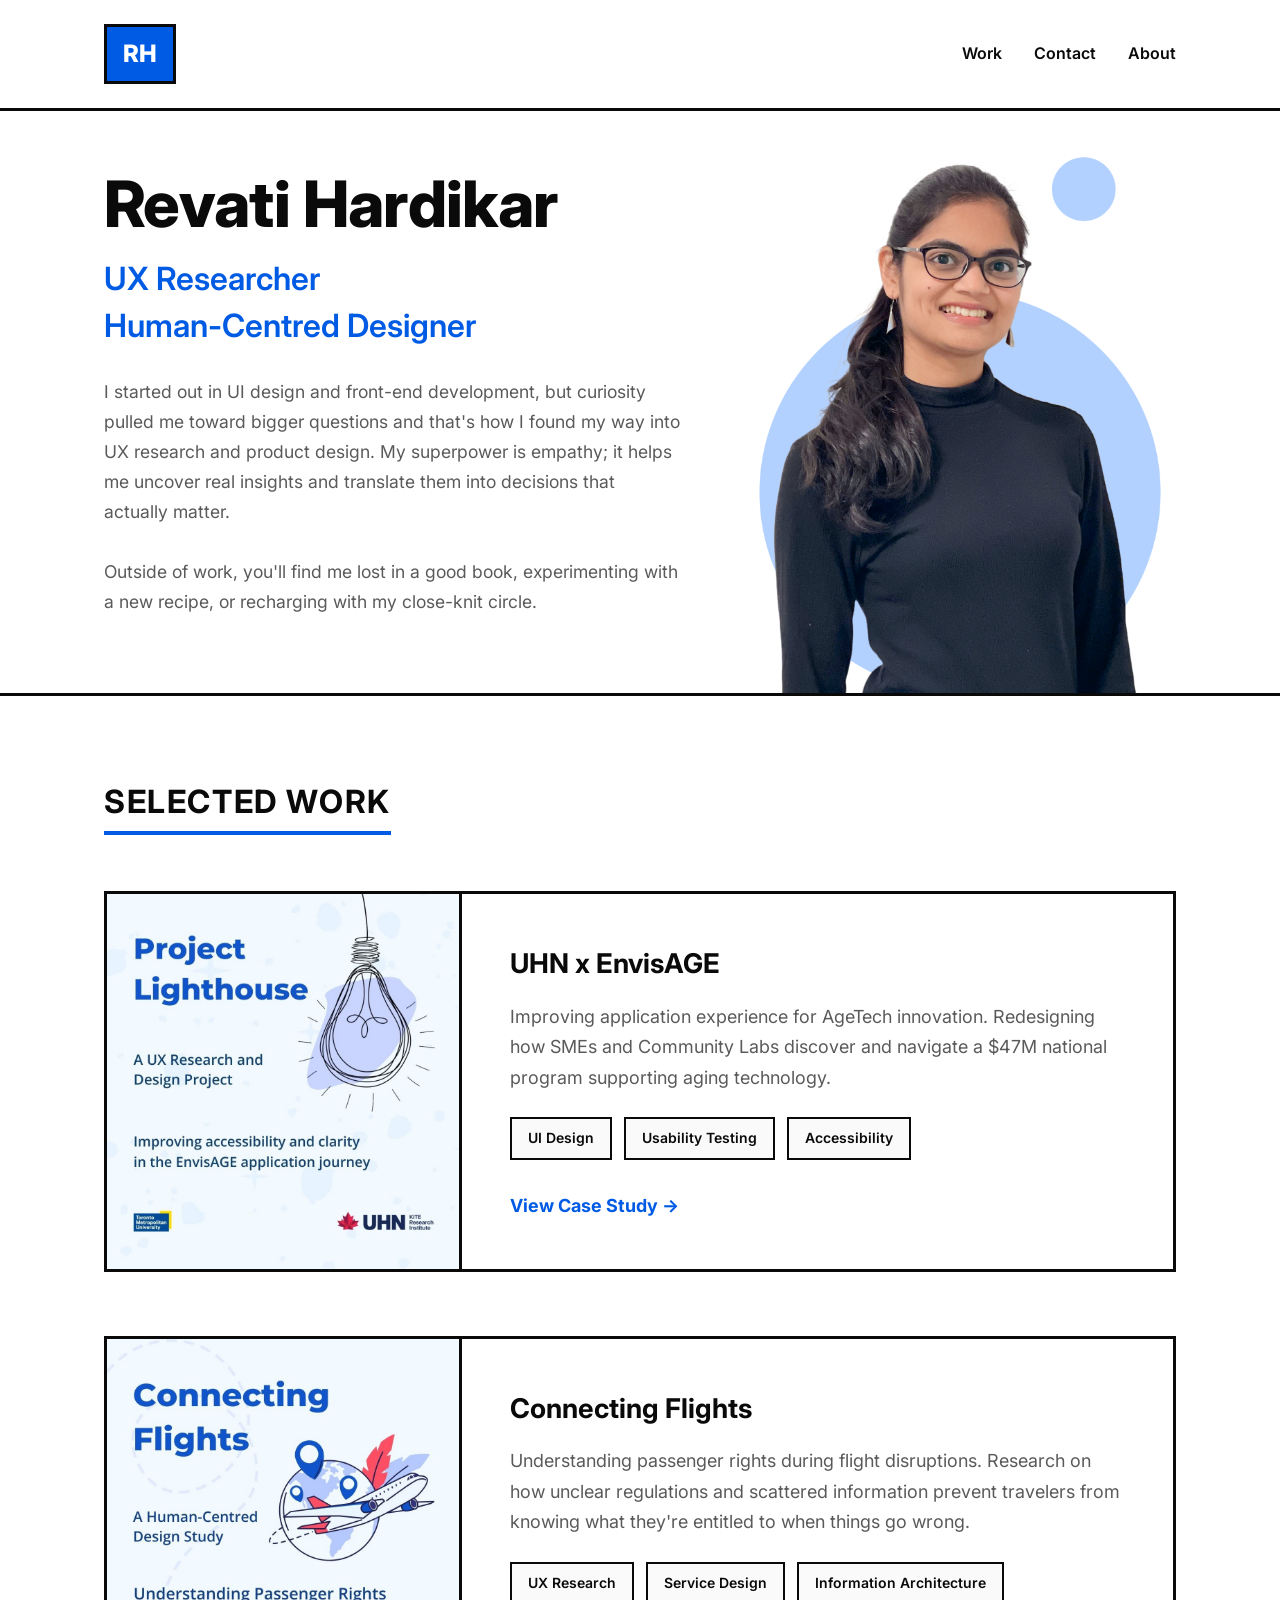
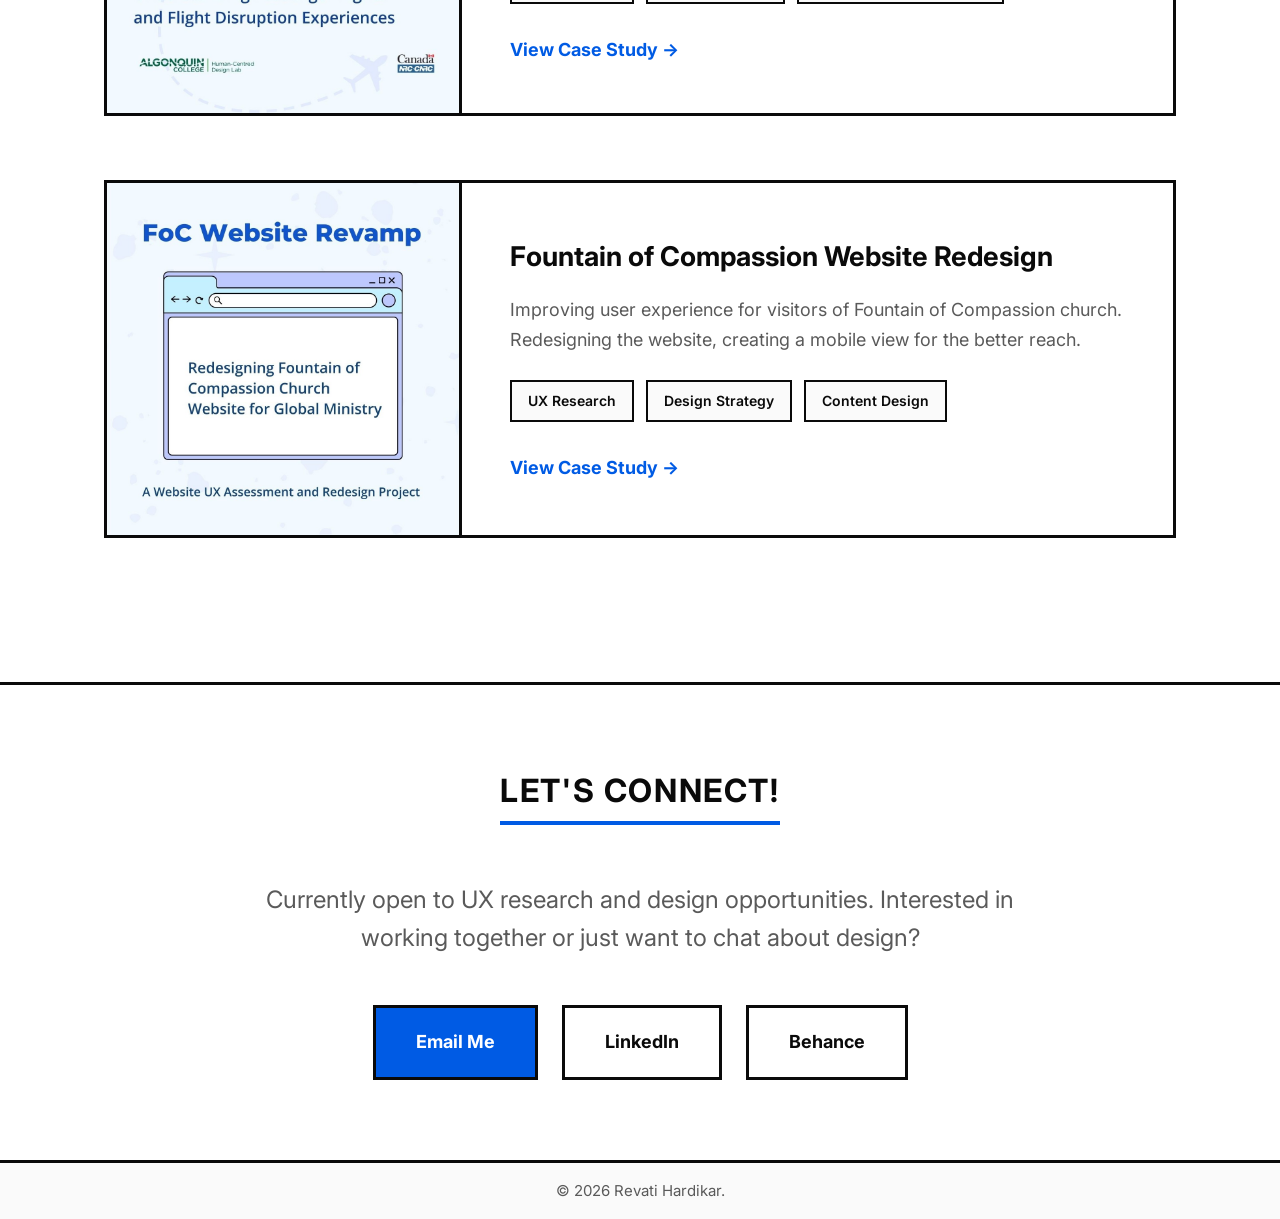
==== index.html @ 3a49372f "Portfolio restructured" ====
<!DOCTYPE html>
<html lang="en">

<head>
  <meta charset="UTF-8">
  <meta name="viewport" content="width=device-width, initial-scale=1.0">
  <title>Revati Hardikar - UX Researcher & Human-Centred Designer</title>
  <link href="https://fonts.googleapis.com/css2?family=Inter:wght@300;400;500;600;700;800&display=swap" rel="stylesheet">
  <link rel="stylesheet" href="style.css">
  <style>

  </style>
</head>

<body>

  <!-- Navigation -->
  <nav class="nav-bar">
    <div class="nav-container">
      <a href="index.html" class="logo">RH</a>
      <div class="nav-links">
        <a href="#work" class="nav-link">Work</a>
        <a href="#contact" class="nav-link">Contact</a>
        <a href="about.html" class="nav-link">About</a>
      </div>
    </div>
  </nav>

  <!-- Hero Section -->
  <section class="hero">
    <div class="container">
      <div class="hero-content">
        <div class="hero-text">
          <h1 class="hero-title">
            <span class="name">Revati Hardikar</span>
            <span class="title-line">UX Researcher</span>
            <span class="title-line">Human-Centred Designer</span>
          </h1>
          <p class="hero-description">I started out in UI design and front-end development, but curiosity pulled me toward bigger questions and that's how I found my way into UX research and product design. My superpower is empathy; it helps me uncover real insights and translate them into decisions that actually matter. <br><br> Outside of work, you'll find me lost in a good book, experimenting with a new recipe, or recharging with my close-knit circle.</p>
        </div>
        <div class="hero-image">
          <div class="image-frame">
            <img src="images/bgimg-clr.png" alt="Revati Hardikar illustration">
          </div>
        </div>
      </div>
    </div>
  </section>


  <!-- Projects Section -->
  <section id="work" class="projects">
    <div class="container">
      <h2 class="section-label">Selected Work</h2>
        
      <article class="project-item">
        <a href="lighthouse.html" class="project-link">
          <div class="project-visual">
            <img src="images/UHNxEnvisAGE.jpg" alt="UHN x EnvisAGE Project">
          </div>
          <div class="project-details">
            <h3 class="project-title">UHN x EnvisAGE</h3>
            <p class="project-description">Improving application experience for AgeTech innovation. Redesigning how SMEs and Community Labs discover and navigate a $47M national program supporting aging technology.</p>
            <div class="project-tags">
              <span class="tag">UI Design</span>
              <span class="tag">Usability Testing</span>
              <span class="tag">Accessibility</span>
            </div>
            <span class="project-cta">View Case Study →</span>
          </div>
        </a>
      </article>


      <article class="project-item">
        <a href="connectingflights.html" class="project-link">
          <div class="project-visual">
            <img src="images/ConnectingFlights.jpg" alt="Connecting Flights case study">
          </div>
          <div class="project-details">
            <h3 class="project-title">Connecting Flights</h3>
            <p class="project-description">Understanding passenger rights during flight disruptions. Research on how unclear regulations and scattered information prevent travelers from knowing what they're entitled to when things go wrong.</p>
            <div class="project-tags">
              <span class="tag">UX Research</span>
              <span class="tag">Service Design</span>
              <span class="tag">Information Architecture</span>
            </div>
            <span class="project-cta">View Case Study →</span>
          </div>
        </a>
      </article>

      <article class="project-item">
        <a href="focrevamp.html" class="project-link">
          <div class="project-visual">
            <img src="images/FoC.jpg" alt="UHN x EnvisAGE case study">
          </div>
          <div class="project-details">
            <h3 class="project-title">Fountain of Compassion Website Redesign</h3>
            <p class="project-description">Improving user experience for visitors of Fountain of Compassion church. Redesigning the website, creating a mobile view for the better reach.</p>
            <div class="project-tags">
              <span class="tag">UX Research</span>
              <span class="tag">Design Strategy</span>
              <span class="tag">Content Design</span>
            </div>
            <span class="project-cta">View Case Study →</span>
          </div>
        </a>
      </article>
    </div>
  </section>


  <!-- Contact Section -->
  <section id="contact" class="contact">
    <div class="container">
      <h2 class="section-label" >Let's Connect!</h2>
      <div class="contact-content">
        <p class="contact-text">Currently open to UX research and design opportunities. Interested in working together or just want to chat about design?</p>
        <div class="contact-links">
          <a href="mailto:revatimh12@gmail.com" class="contact-link primary">Email Me</a>
          <a href="https://www.linkedin.com/in/revati-hardikar" target="_blank" class="contact-link">LinkedIn</a>
          <a href="https://www.behance.net/revatihardikar" target="_blank" class="contact-link">Behance</a>
        </div>
      </div>
    </div>
  </section>

  <!-- Footer -->
  <footer class="footer">
    <div class="container">
      <p>© 2026 Revati Hardikar.</p>
    </div>
  </footer>

  <script>
    // Smooth scroll
    document.querySelectorAll('a[href^="#"]').forEach(anchor => {
      anchor.addEventListener('click', function (e) {
        e.preventDefault();
        const target = document.querySelector(this.getAttribute('href'));
        if (target) {
          target.scrollIntoView({ behavior: 'smooth', block: 'start' });
        }
      });
    });

    // Navbar scroll effect
    let lastScroll = 0;
    const navbar = document.querySelector('.nav-bar');
    
    window.addEventListener('scroll', () => {
      const currentScroll = window.pageYOffset;
      
      if (currentScroll > 100) {
        navbar.classList.add('scrolled');
      } else {
        navbar.classList.remove('scrolled');
      }
      
      lastScroll = currentScroll;
    });
  </script>
</body>

</html>
---- style.css ----
:root {
  --neo-blue: #005BE4;
  --blue-dark: #0052CC;
  --bg-white: #FFFFFF;
  --bg-light: #FAFAFA;
  --text-black: #0A0A0A;
  --text-gray: #5A5A5A;
  --text-light: #9A9A9A;
  --border: #E0E0E0;
}

* {
  margin: 0;
  padding: 0;
  box-sizing: border-box;
}

html {
  scroll-behavior: smooth;
}

body {
  font-family: 'Inter', -apple-system, BlinkMacSystemFont, sans-serif;
  background: var(--bg-white);
  color: var(--text-black);
  line-height: 1.6;
  -webkit-font-smoothing: antialiased;
}

.container {
  max-width: 1200px;
  margin: 0 auto;
  padding: 0 4rem;
}

/* Navigation */
.nav-bar {
  position: fixed;
  top: 0;
  left: 0;
  right: 0;
  z-index: 1000;
  background: var(--bg-white);
  border-bottom: 3px solid var(--text-black);
  transition: all 0.3s ease;
}

.nav-bar.scrolled {
  box-shadow: 0 4px 20px rgba(0, 0, 0, 0.1);
}

.nav-container {
  max-width: 1200px;
  margin: 0 auto;
  padding: 1.5rem 4rem;
  display: flex;
  justify-content: space-between;
  align-items: center;
}

.logo {
  font-size: 1.5rem;
  font-weight: 800;
  color: var(--text-black);
  text-decoration: none;
  padding: 0.5rem 1rem;
  border: 3px solid var(--text-black);
  background: var(--neo-blue);
  color: var(--bg-white);
  transition: transform 0.2s ease;
}

.logo:hover {
  transform: translate(-2px, -2px);
  box-shadow: 4px 4px 0 var(--text-black);
}

.nav-links {
  display: flex;
  gap: 2rem;
}

.nav-link {
  color: var(--text-black);
  text-decoration: none;
  font-weight: 600;
  font-size: 1rem;
  transition: color 0.2s ease;
}

.nav-link:hover {
  color: var(--neo-blue);
}

/* Hero Section */
.hero {
  /* min-height: 100vh; */
  display: flex;
  align-items: center;
  padding: 6rem 0 0rem;
}

.hero-content {
  display: grid;
  grid-template-columns: 2fr 1.5fr;
  gap: 4rem;
  align-items: center;
}

.hero-title {
  display: flex;
  flex-direction: column;
  gap: 0.5rem;
  margin-bottom: 2rem;
}

.name {
  font-size: 4rem;
  font-weight: 800;
  color: var(--text-black);
  line-height: 1;
  letter-spacing: -0.01em;
  padding-bottom: 1rem;
}

.title-line {
  font-size: 2rem;
  font-weight: 600;
  color: var(--neo-blue);
  line-height: 1.2;
}

.hero-description {
  font-size: 1.1rem;
  color: var(--text-gray);
  line-height: 1.7;
  max-width: 600px;
}

.hero-image {
  display: flex;
  justify-content: center;
  align-items: center;
}

.image-frame {
  width: 100%;
  max-width: 410px;
  position: relative;
  transition: transform 0.3s ease;
}

.image-frame img {
  width: 100%;
  height: auto;
  display: block;
}

/* Section Label */
.section-label {
  font-size: 2rem;
  font-weight: 700;
  text-transform: uppercase;
  letter-spacing: 0.05em;
  color: var(--text-black);
  margin-bottom: 4rem;
  position: relative;
  display: inline-block;
}

.section-label::after {
  content: '';
  position: absolute;
  bottom: -8px;
  left: 0;
  width: 100%;
  height: 4px;
  background: var(--neo-blue);
}



/* Projects Section */
.projects {
  padding: 5rem 0;
   border-top: 3px solid var(--text-black);
}

.project-item {
  margin-bottom: 4rem;
  border: 3px solid var(--text-black);
  background: var(--bg-white);
  transition: all 0.3s ease;
}

.project-item:hover {
  transform: translate(-4px, -4px);
  box-shadow: 8px 8px 0 var(--text-black);
}

.project-link {
  display: grid;
  grid-template-columns: 0.7fr 1.4fr;
  gap: 0;
  text-decoration: none;
  color: inherit;
}

.project-visual {
  border-right: 3px solid var(--text-black);
  overflow: hidden;
}

.project-visual img {
  width: 100%;
  height: 100%;
  object-fit: cover;
  display: block;
  transition: transform 0.5s ease;
}

.project-item:hover .project-visual img {
  transform: scale(1.05);
}

.project-details {
  padding: 3rem;
  display: flex;
  flex-direction: column;
  justify-content: center;
}

.project-title {
  font-size: 1.7rem;
  font-weight: 700;
  color: var(--text-black);
  margin-bottom: 1rem;
}

.project-description {
  font-size: 1.125rem;
  color: var(--text-gray);
  line-height: 1.7;
  margin-bottom: 1.5rem;
}

.project-tags {
  display: flex;
  flex-wrap: wrap;
  gap: 0.75rem;
  margin-bottom: 2rem;
}

.tag {
  padding: 0.5rem 1rem;
  background: var(--bg-light);
  border: 2px solid var(--text-black);
  font-size: 0.875rem;
  font-weight: 600;
  color: var(--text-black);
}

.project-cta {
  font-size: 1.125rem;
  font-weight: 700;
  color: var(--neo-blue);
  display: inline-block;
}


/* Contact Section */
.contact {
  padding: 5rem 0;
  border-top: 3px solid var(--text-black);
}

#contact{
  text-align: center;
}
.contact-content {
  max-width: 800px;
  margin: 0 auto;
  text-align: center;
}

.contact-text {
  font-size: 1.5rem;
  color: var(--text-gray);
  margin-bottom: 3rem;
  line-height: 1.6;
}

.contact-links {
  display: flex;
  gap: 1.5rem;
  justify-content: center;
  flex-wrap: wrap;
}

.contact-link {
  padding: 1.25rem 2.5rem;
  font-size: 1.125rem;
  font-weight: 700;
  text-decoration: none;
  color: var(--text-black);
  border: 3px solid var(--text-black);
  background: var(--bg-white);
  transition: all 0.2s ease;
  display: inline-block;
}

.contact-link:hover {
  transform: translate(-4px, -4px);
  box-shadow: 4px 4px 0 var(--text-black);
}

.contact-link.primary {
  background: var(--neo-blue);
  color: var(--bg-white);
}

.contact-link.primary:hover {
  box-shadow: 4px 4px 0 var(--text-black);
}


/* Footer */
.footer {
  padding: 1rem 0;
  border-top: 3px solid var(--text-black);
  background: var(--bg-light);
  text-align: center;
}

.footer p {
  color: var(--text-gray);
  font-size: 0.9375rem;
}

/* Responsive */
@media (max-width: 1024px) {
  .hero-content,
  .project-link {
    grid-template-columns: 1fr;
  }

  .project-visual {
    border-right: none;
    border-bottom: 3px solid var(--text-black);
    height: 300px;
  }

  .approach-grid,
  .skills-grid {
    grid-template-columns: 1fr;
  }

  .approach-card,
  .skill-category {
    border-right: none;
    border-bottom: 3px solid var(--text-black);
  }

  .approach-card:last-child,
  .skill-category:last-child {
    border-bottom: none;
  }
}

@media (max-width: 768px) {
  .container {
    padding: 0 1.5rem;
  }

  .nav-container {
    padding: 1rem 1.5rem;
  }

  .nav-links {
    gap: 1rem;
  }

  .nav-link {
    font-size: 0.9rem;
  }

  .name {
    font-size: 2.5rem;
  }

  .title-line {
    font-size: 1.75rem;
  }

  .hero-description {
    font-size: 1.125rem;
  }

  .section-label {
    font-size: 2rem;
  }

  .project-title {
    font-size: 1.5rem;
  }

  .project-details {
    padding: 2rem;
  }

  .contact-text {
    font-size: 1.25rem;
  }

  .contact-links {
    flex-direction: column;
  }

  .contact-link {
    width: 100%;
    text-align: center;
  }
}

@media (max-width: 480px) {
  .name {
    font-size: 2rem;
  }

  .title-line {
    font-size: 1.5rem;
  }

  .section-label {
    font-size: 1.5rem;
  }

  .approach-card,
  .project-details,
  .skill-category {
    padding: 2rem 1.5rem;
  }
}
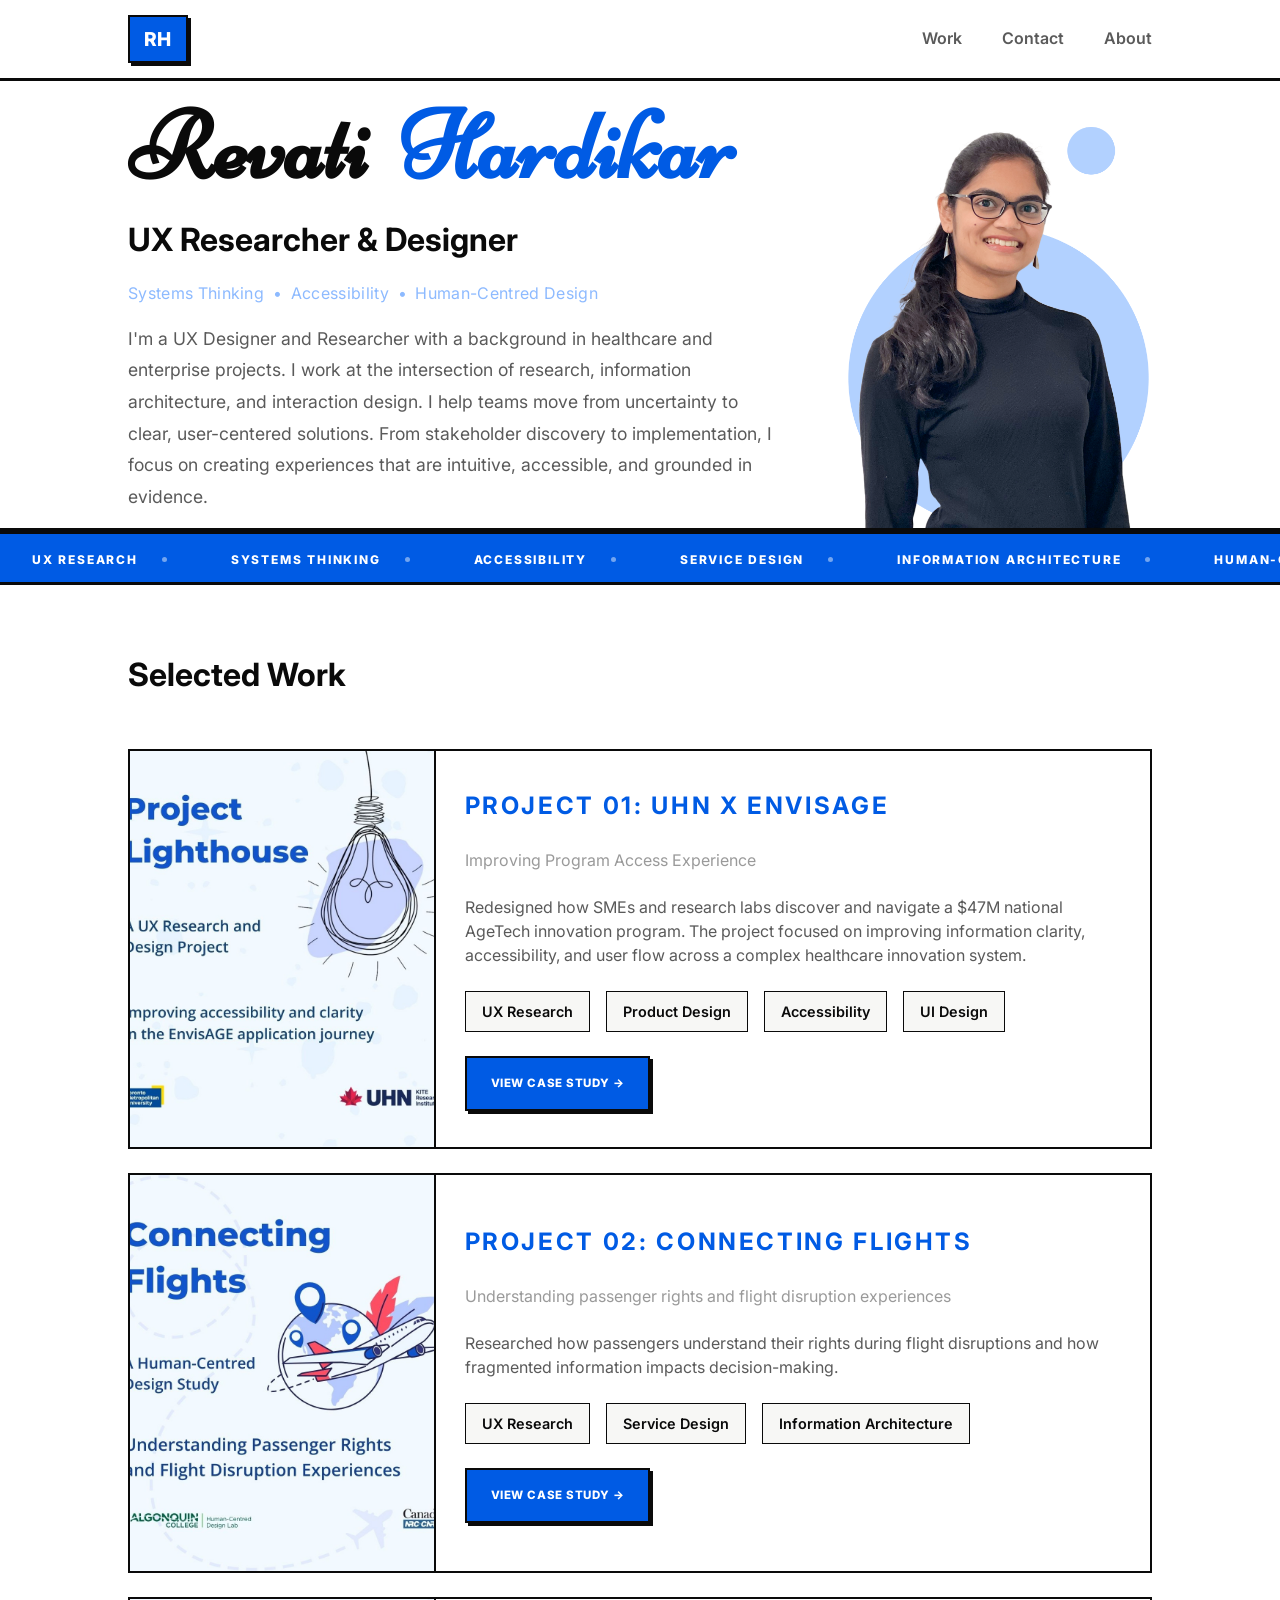
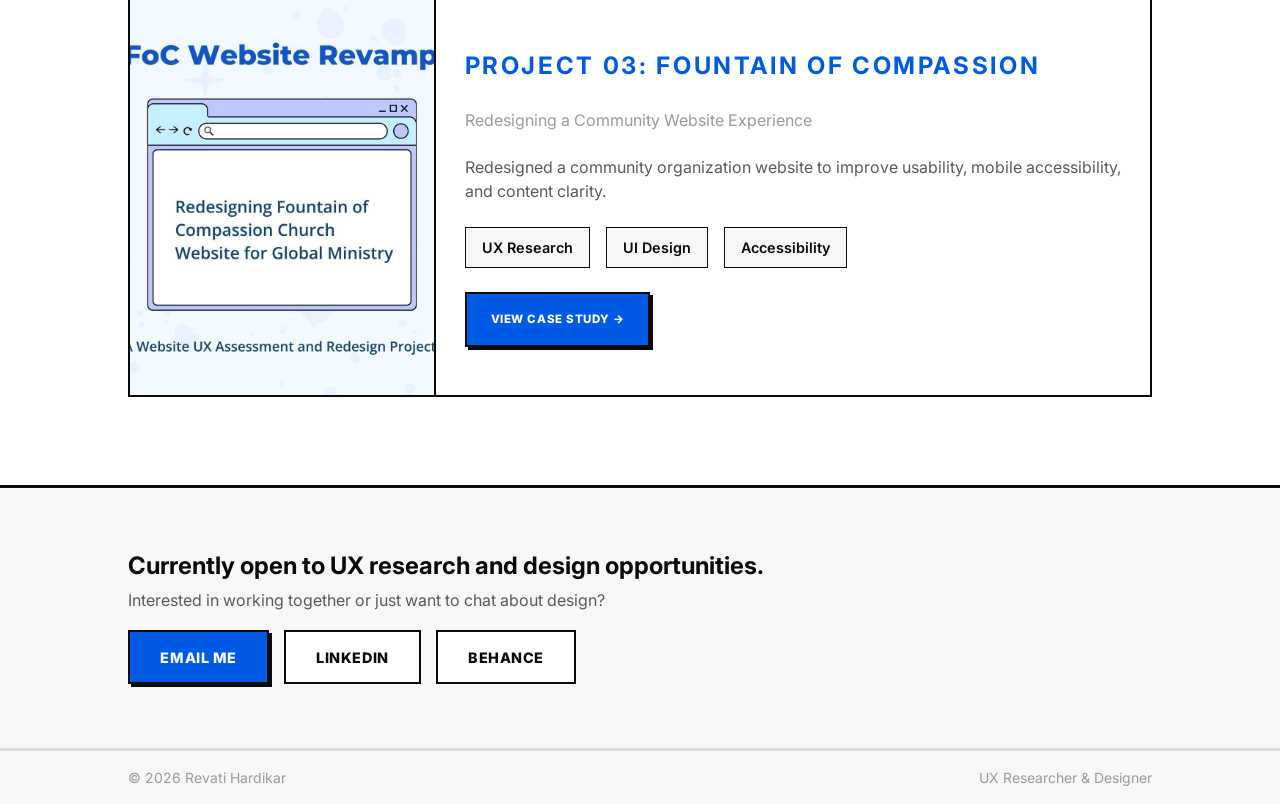
==== commit a48b7ff0: "Redesign of the page" ====
--- a/index.html
+++ b/index.html
@@ -4,163 +4,145 @@
 <head>
   <meta charset="UTF-8">
   <meta name="viewport" content="width=device-width, initial-scale=1.0">
-  <title>Revati Hardikar - UX Researcher & Human-Centred Designer</title>
-  <link href="https://fonts.googleapis.com/css2?family=Inter:wght@300;400;500;600;700;800&display=swap" rel="stylesheet">
+  <title>Revati Hardikar — Product Designer & UX Researcher</title>
   <link rel="stylesheet" href="style.css">
   <style>
-
+    @import url('https://fonts.googleapis.com/css2?family=Niconne&display=swap');
   </style>
 </head>
 
 <body>
+  <div class="nav-section">
 
-  <!-- Navigation -->
-  <nav class="nav-bar">
-    <div class="nav-container">
       <a href="index.html" class="logo">RH</a>
       <div class="nav-links">
-        <a href="#work" class="nav-link">Work</a>
-        <a href="#contact" class="nav-link">Contact</a>
-        <a href="about.html" class="nav-link">About</a>
+        <a href="#work">Work</a>
+        <a href="#contact">Contact</a>
+        <a href="about.html">About</a>
       </div>
+  </div>
+  <!-- HERO -->
+  <div class="hero-section">
+      <div class="hero-left">
+        <h1 class="hero-name">Revati &nbsp;<em>Hardikar</em></h1>
+        <p class="hero-role">UX Researcher &amp; Designer</p>
+        <p class="hero-specialisms">Systems Thinking &nbsp;&bull;&nbsp; Accessibility &nbsp;&bull;&nbsp; Human-Centred Design</p>
+        <p class="hero-desc">I'm a UX Designer and Researcher with a background in healthcare and enterprise projects. I work at the intersection of research, information architecture, and interaction design. I help teams move from uncertainty to clear, user-centered solutions. From stakeholder discovery to implementation, I focus on creating experiences that are intuitive, accessible, and grounded in evidence.</p>
+      </div>
+      <div class="hero-right">
+        <img src="images/bgimg-clr.png" alt="Revati Hardikar">
+      </div>
+  </div>
+
+  <!-- MARQUEE STRIP -->
+  <div class="marquee-strip">
+    <div class="marquee-track">
+      <span class="marquee-item">UX Research <span class="marquee-dot"></span></span>
+      <span class="marquee-item">Systems Thinking <span class="marquee-dot"></span></span>
+      <span class="marquee-item">Accessibility <span class="marquee-dot"></span></span>
+      <span class="marquee-item">Service Design <span class="marquee-dot"></span></span>
+      <span class="marquee-item">Information Architecture <span class="marquee-dot"></span></span>
+      <span class="marquee-item">Human-Centred Design <span class="marquee-dot"></span></span>
+      <span class="marquee-item">Front-End Development <span class="marquee-dot"></span></span>
+      <span class="marquee-item">Product Design <span class="marquee-dot"></span></span>
+      <span class="marquee-item">UX Research <span class="marquee-dot"></span></span>
+      <span class="marquee-item">Systems Thinking <span class="marquee-dot"></span></span>
+      <span class="marquee-item">Accessibility <span class="marquee-dot"></span></span>
+      <span class="marquee-item">Service Design <span class="marquee-dot"></span></span>
+      <span class="marquee-item">Information Architecture <span class="marquee-dot"></span></span>
+      <span class="marquee-item">Human-Centred Design <span class="marquee-dot"></span></span>
+      <span class="marquee-item">Front-End Development <span class="marquee-dot"></span></span>
+      <span class="marquee-item">Product Design <span class="marquee-dot"></span></span>
     </div>
-  </nav>
+  </div>
 
-  <!-- Hero Section -->
-  <section class="hero">
-    <div class="container">
-      <div class="hero-content">
-        <div class="hero-text">
-          <h1 class="hero-title">
-            <span class="name">Revati Hardikar</span>
-            <span class="title-line">UX Researcher</span>
-            <span class="title-line">Human-Centred Designer</span>
-          </h1>
-          <p class="hero-description">I started out in UI design and front-end development, but curiosity pulled me toward bigger questions and that's how I found my way into UX research and product design. My superpower is empathy; it helps me uncover real insights and translate them into decisions that actually matter. <br><br> Outside of work, you'll find me lost in a good book, experimenting with a new recipe, or recharging with my close-knit circle.</p>
+  <!-- WORK -->
+  <section id="work" class="work">
+    <h2 class="section-title">Selected Work</h2>
+
+    <a href="lighthouse.html" class="project-featured">
+      <div class="project-img">
+        <img src="images/UHNxEnvisAGE.jpg" alt="UHN x EnvisAGE Project">
+      </div>
+      <div class="project-info">
+        <p class="project-num">Project 01: UHN x EnvisAGE</p>
+        <p class="project-subtitle">Improving Program Access Experience</p>
+        <p class="project-desc">Redesigned how SMEs and research labs discover and navigate a $47M national AgeTech innovation program. The project focused on improving information clarity, accessibility, and user flow across a complex healthcare innovation system.</p>
+        <div class="project-tags">
+          <span class="tag">UX Research</span>
+          <span class="tag">Product Design</span>
+          <span class="tag">Accessibility</span>
+          <span class="tag">UI Design</span>
         </div>
-        <div class="hero-image">
-          <div class="image-frame">
-            <img src="images/bgimg-clr.png" alt="Revati Hardikar illustration">
+        <span class="project-cta">View Case Study →</span>
+      </div>
+    </a>
+
+      <a href="connectingflights.html" class="project-featured">
+        <div class="project-img">
+          <img src="images/ConnectingFlights.jpg" alt="Connecting Flights case study">
+        </div>
+        <div class="project-info">
+          <p class="project-num">Project 02: Connecting Flights</p>
+          <p class="project-subtitle">Understanding passenger rights and flight disruption experiences</p>
+          <p class="project-desc">Researched how passengers understand their rights during flight disruptions and how fragmented information impacts decision-making.</p>
+          <div class="project-tags">
+            <span class="tag">UX Research</span>
+            <span class="tag">Service Design</span>
+            <span class="tag">Information Architecture</span>
           </div>
+          <span class="project-cta">View Case Study →</span>
         </div>
+      </a>
+
+      <a href="focrevamp.html" class="project-featured">
+        <div class="project-img">
+          <img src="images/FoC.jpg" alt="Fountain of Compassion case study">
+        </div>
+        <div class="project-info">
+          <p class="project-num">Project 03: Fountain of Compassion</p>
+          <p class="project-subtitle">Redesigning a Community Website Experience</p>
+          <p class="project-desc">Redesigned a community organization website to improve usability, mobile accessibility, and content clarity.</p>
+          <div class="project-tags">
+            <span class="tag">UX Research</span>
+            <span class="tag">UI Design</span>
+            <span class="tag">Accessibility</span>
+          </div>
+          <span class="project-cta">View Case Study →</span>
+        </div>
+      </a>
+    </div>
+  </section>
+
+  <!-- CONTACT -->
+  <section id="contact" class="contact">
+    <div class="contact-inner">
+      <div>
+        <h2 class="contact-headline">Currently open to UX research and design opportunities.</h2>
+        <p class="contact-sub">Interested in working together or just want to chat about design?</p>
+      </div>
+      <div class="contact-links">
+        <a href="mailto:revatimh12@gmail.com" class="contact-btn primary">Email Me</a>
+        <a href="https://www.linkedin.com/in/revati-hardikar" target="_blank" class="contact-btn ghost">LinkedIn</a>
+        <a href="https://www.behance.net/revatihardikar" target="_blank" class="contact-btn ghost">Behance</a>
       </div>
     </div>
   </section>
 
-
-  <!-- Projects Section -->
-  <section id="work" class="projects">
-    <div class="container">
-      <h2 class="section-label">Selected Work</h2>
-        
-      <article class="project-item">
-        <a href="lighthouse.html" class="project-link">
-          <div class="project-visual">
-            <img src="images/UHNxEnvisAGE.jpg" alt="UHN x EnvisAGE Project">
-          </div>
-          <div class="project-details">
-            <h3 class="project-title">UHN x EnvisAGE</h3>
-            <p class="project-description">Improving application experience for AgeTech innovation. Redesigning how SMEs and Community Labs discover and navigate a $47M national program supporting aging technology.</p>
-            <div class="project-tags">
-              <span class="tag">UI Design</span>
-              <span class="tag">Usability Testing</span>
-              <span class="tag">Accessibility</span>
-            </div>
-            <span class="project-cta">View Case Study →</span>
-          </div>
-        </a>
-      </article>
-
-
-      <article class="project-item">
-        <a href="connectingflights.html" class="project-link">
-          <div class="project-visual">
-            <img src="images/ConnectingFlights.jpg" alt="Connecting Flights case study">
-          </div>
-          <div class="project-details">
-            <h3 class="project-title">Connecting Flights</h3>
-            <p class="project-description">Understanding passenger rights during flight disruptions. Research on how unclear regulations and scattered information prevent travelers from knowing what they're entitled to when things go wrong.</p>
-            <div class="project-tags">
-              <span class="tag">UX Research</span>
-              <span class="tag">Service Design</span>
-              <span class="tag">Information Architecture</span>
-            </div>
-            <span class="project-cta">View Case Study →</span>
-          </div>
-        </a>
-      </article>
-
-      <article class="project-item">
-        <a href="focrevamp.html" class="project-link">
-          <div class="project-visual">
-            <img src="images/FoC.jpg" alt="UHN x EnvisAGE case study">
-          </div>
-          <div class="project-details">
-            <h3 class="project-title">Fountain of Compassion Website Redesign</h3>
-            <p class="project-description">Improving user experience for visitors of Fountain of Compassion church. Redesigning the website, creating a mobile view for the better reach.</p>
-            <div class="project-tags">
-              <span class="tag">UX Research</span>
-              <span class="tag">Design Strategy</span>
-              <span class="tag">Content Design</span>
-            </div>
-            <span class="project-cta">View Case Study →</span>
-          </div>
-        </a>
-      </article>
-    </div>
-  </section>
-
-
-  <!-- Contact Section -->
-  <section id="contact" class="contact">
-    <div class="container">
-      <h2 class="section-label" >Let's Connect!</h2>
-      <div class="contact-content">
-        <p class="contact-text">Currently open to UX research and design opportunities. Interested in working together or just want to chat about design?</p>
-        <div class="contact-links">
-          <a href="mailto:revatimh12@gmail.com" class="contact-link primary">Email Me</a>
-          <a href="https://www.linkedin.com/in/revati-hardikar" target="_blank" class="contact-link">LinkedIn</a>
-          <a href="https://www.behance.net/revatihardikar" target="_blank" class="contact-link">Behance</a>
-        </div>
-      </div>
-    </div>
-  </section>
-
-  <!-- Footer -->
-  <footer class="footer">
-    <div class="container">
-      <p>© 2026 Revati Hardikar.</p>
-    </div>
+  <!-- FOOTER -->
+  <footer>
+    <p>© 2026 Revati Hardikar</p>
+    <p>UX Researcher &amp; Designer</p>
   </footer>
 
   <script>
-    // Smooth scroll
-    document.querySelectorAll('a[href^="#"]').forEach(anchor => {
-      anchor.addEventListener('click', function (e) {
+    document.querySelectorAll('a[href^="#"]').forEach(a => {
+      a.addEventListener('click', e => {
         e.preventDefault();
-        const target = document.querySelector(this.getAttribute('href'));
-        if (target) {
-          target.scrollIntoView({ behavior: 'smooth', block: 'start' });
-        }
+        const el = document.querySelector(a.getAttribute('href'));
+        if (el) el.scrollIntoView({ behavior: 'smooth', block: 'start' });
       });
-    });
-
-    // Navbar scroll effect
-    let lastScroll = 0;
-    const navbar = document.querySelector('.nav-bar');
-    
-    window.addEventListener('scroll', () => {
-      const currentScroll = window.pageYOffset;
-      
-      if (currentScroll > 100) {
-        navbar.classList.add('scrolled');
-      } else {
-        navbar.classList.remove('scrolled');
-      }
-      
-      lastScroll = currentScroll;
     });
   </script>
 </body>
-
 </html>
--- a/style.css
+++ b/style.css
@@ -1,15 +1,8 @@
-:root {
-  --neo-blue: #005BE4;
-  --blue-dark: #0052CC;
-  --bg-white: #FFFFFF;
-  --bg-light: #FAFAFA;
-  --text-black: #0A0A0A;
-  --text-gray: #5A5A5A;
-  --text-light: #9A9A9A;
-  --border: #E0E0E0;
-}
-
-* {
+@import url('https://fonts.googleapis.com/css2?family=Inter:wght@400;600;700;800&display=swap');
+
+*,
+*::before,
+*::after {
   margin: 0;
   padding: 0;
   box-sizing: border-box;
@@ -20,424 +13,557 @@
 }
 
 body {
-  font-family: 'Inter', -apple-system, BlinkMacSystemFont, sans-serif;
-  background: var(--bg-white);
-  color: var(--text-black);
+  font-family: 'Inter', sans-serif;
+  background: #FFFFFF;
+  color: #0A0A0A;
   line-height: 1.6;
   -webkit-font-smoothing: antialiased;
 }
 
-.container {
-  max-width: 1200px;
-  margin: 0 auto;
-  padding: 0 4rem;
-}
-
-/* Navigation */
-.nav-bar {
-  position: fixed;
+/* NAV */
+.nav-section {
+  position: sticky;
   top: 0;
   left: 0;
   right: 0;
-  z-index: 1000;
-  background: var(--bg-white);
-  border-bottom: 3px solid var(--text-black);
-  transition: all 0.3s ease;
-}
-
-.nav-bar.scrolled {
-  box-shadow: 0 4px 20px rgba(0, 0, 0, 0.1);
-}
-
-.nav-container {
-  max-width: 1200px;
-  margin: 0 auto;
-  padding: 1.5rem 4rem;
-  display: flex;
+  z-index: 100;
+  display: flex;
+  align-items: center;
   justify-content: space-between;
-  align-items: center;
+  padding: 1.2% 10%;
+  background: #FFFFFF;
+  border-bottom: 3px solid #0A0A0A;
 }
 
 .logo {
-  font-size: 1.5rem;
+  font-size: 1.2rem;
   font-weight: 800;
-  color: var(--text-black);
   text-decoration: none;
-  padding: 0.5rem 1rem;
-  border: 3px solid var(--text-black);
-  background: var(--neo-blue);
-  color: var(--bg-white);
-  transition: transform 0.2s ease;
+  color: #FFFFFF;
+  background: #005BE4;
+  padding: 0.4rem 0.9rem;
+  border: 2.5px solid #0A0A0A;
+  box-shadow: 3px 3px 0 #0A0A0A;
+  transition: 0.15s;
 }
 
 .logo:hover {
   transform: translate(-2px, -2px);
-  box-shadow: 4px 4px 0 var(--text-black);
+  box-shadow: 5px 5px 0 #0A0A0A;
 }
 
 .nav-links {
   display: flex;
-  gap: 2rem;
-}
-
-.nav-link {
-  color: var(--text-black);
+  gap: 2.5rem;
+}
+
+.nav-links a {
   text-decoration: none;
+  font-size: 1rem;
   font-weight: 600;
+  color: #5A5A5A;
+  transition: color 0.2s;
+}
+
+.nav-links a:hover {
+  color: #005BE4;
+}
+
+/* HERO */
+.hero-section {
+  padding: 0% 10% 0% 10%;
+  display: grid;
+  grid-template-columns: 70% 30%;
+  border-bottom: 3px solid #0A0A0A;
+  position: relative;
+  min-height: 50vh;
+}
+
+.hero::before {
+  content: 'RH';
+  position: absolute;
+  right: 24%;
+  top: 50%;
+  transform: translateY(-50%);
+  font-family: 'Niconne', cursive;
+  font-size: 18vw;
+  color: #F0F5FF;
+  line-height: 1;
+  pointer-events: none;
+  z-index: 0;
+  letter-spacing: -0.05em;
+}
+
+.hero-left {
+  display: flex;
+  padding: 0% 10% 0% 0%;
+  flex-direction: column;
+  justify-content: center;
+  gap: 1rem;
+  position: relative;
+  z-index: 1;
+}
+
+.hero-name {
+  font-family: 'Niconne', cursive;
+  font-size: 6rem;
+  line-height: 1.05;
+
+}
+
+.hero-name em {
+  font-style: normal;
+  color: #005BE4;
+}
+
+.hero-role {
+  font-size: 2rem;
+  font-weight: 700;
+}
+
+.hero-specialisms {
   font-size: 1rem;
-  transition: color 0.2s ease;
-}
-
-.nav-link:hover {
-  color: var(--neo-blue);
-}
-
-/* Hero Section */
-.hero {
-  /* min-height: 100vh; */
-  display: flex;
-  align-items: center;
-  padding: 6rem 0 0rem;
-}
-
-.hero-content {
-  display: grid;
-  grid-template-columns: 2fr 1.5fr;
-  gap: 4rem;
-  align-items: center;
-}
-
-.hero-title {
-  display: flex;
-  flex-direction: column;
-  gap: 0.5rem;
-  margin-bottom: 2rem;
-}
-
-.name {
-  font-size: 4rem;
-  font-weight: 800;
-  color: var(--text-black);
-  line-height: 1;
-  letter-spacing: -0.01em;
-  padding-bottom: 1rem;
-}
-
-.title-line {
-  font-size: 2rem;
-  font-weight: 600;
-  color: var(--neo-blue);
-  line-height: 1.2;
-}
-
-.hero-description {
+  color: #8dbaff;
+  letter-spacing: 0.02em;
+}
+
+.hero-desc {
   font-size: 1.1rem;
-  color: var(--text-gray);
-  line-height: 1.7;
-  max-width: 600px;
-}
-
-.hero-image {
-  display: flex;
+  color: #5A5A5A;
+  line-height: 1.8;
+}
+
+.hero-right {
+  position: relative;
+  z-index: 1;
+  width: 100%;
+  display: flex;
+  align-items: flex-end;
   justify-content: center;
-  align-items: center;
-}
-
-.image-frame {
-  width: 100%;
-  max-width: 410px;
-  position: relative;
-  transition: transform 0.3s ease;
-}
-
-.image-frame img {
+}
+
+.hero-right img {
   width: 100%;
   height: auto;
+  object-fit: contain;
+  object-position: bottom center;
   display: block;
 }
 
-/* Section Label */
-.section-label {
+/* MARQUEE */
+.marquee-strip {
+  border-top: 3px solid #0A0A0A;
+  border-bottom: 3px solid #0A0A0A;
+  background: #005BE4;
+  overflow: hidden;
+  white-space: nowrap;
+  padding: 0.7rem 0;
+}
+
+.marquee-track {
+  display: inline-flex;
+  animation: marquee 22s linear infinite;
+}
+
+.marquee-track:hover {
+  animation-play-state: paused;
+}
+
+.marquee-item {
+  display: inline-flex;
+  align-items: center;
+  gap: 1.5rem;
+  padding: 0 2rem;
+  font-size: 0.75rem;
+  font-weight: 800;
+  letter-spacing: 0.15em;
+  text-transform: uppercase;
+  color: #FFFFFF;
+}
+
+.marquee-dot {
+  width: 5px;
+  height: 5px;
+  background: rgba(255, 255, 255, 0.45);
+  border-radius: 50%;
+  flex-shrink: 0;
+}
+
+@keyframes marquee {
+  0% {
+    transform: translateX(0);
+  }
+
+  100% {
+    transform: translateX(-50%);
+  }
+}
+
+/* DIVIDER */
+.neo-divider {
+  display: flex;
+  align-items: center;
+  gap: 1.5rem;
+  padding: 1% 10%;
+  border-bottom: 3px solid #0A0A0A;
+  background: #F7F7F5;
+}
+
+.neo-divider-label {
+  font-size: 0.72rem;
+  font-weight: 800;
+  letter-spacing: 0.2em;
+  text-transform: uppercase;
+  white-space: nowrap;
+}
+
+.neo-divider-line {
+  flex: 1;
+  height: 2px;
+  background: #005BE4;
+}
+
+.neo-divider-accent {
+  width: 10px;
+  height: 10px;
+  background: #005BE4;
+  border: 2px solid #0A0A0A;
+  flex-shrink: 0;
+}
+
+/* WORK */
+.work {
+  padding: 5% 10%;
+}
+
+.section-eyebrow {
+  font-size: 0.78rem;
+  font-weight: 700;
+  letter-spacing: 0.18em;
+  text-transform: uppercase;
+  color: #005BE4;
+  margin-bottom: 0.5rem;
+  display: flex;
+  align-items: center;
+  gap: 0.6rem;
+}
+
+.section-eyebrow::before {
+  content: '';
+  width: 1.5rem;
+  height: 2px;
+  background: #005BE4;
+}
+
+.section-title {
   font-size: 2rem;
-  font-weight: 700;
-  text-transform: uppercase;
-  letter-spacing: 0.05em;
-  color: var(--text-black);
-  margin-bottom: 4rem;
-  position: relative;
-  display: inline-block;
-}
-
-.section-label::after {
-  content: '';
-  position: absolute;
-  bottom: -8px;
-  left: 0;
-  width: 100%;
-  height: 4px;
-  background: var(--neo-blue);
-}
-
-
-
-/* Projects Section */
-.projects {
-  padding: 5rem 0;
-   border-top: 3px solid var(--text-black);
-}
-
-.project-item {
-  margin-bottom: 4rem;
-  border: 3px solid var(--text-black);
-  background: var(--bg-white);
-  transition: all 0.3s ease;
-}
-
-.project-item:hover {
-  transform: translate(-4px, -4px);
-  box-shadow: 8px 8px 0 var(--text-black);
-}
-
-.project-link {
-  display: grid;
-  grid-template-columns: 0.7fr 1.4fr;
-  gap: 0;
+  margin-bottom: 3rem;
+}
+
+/* PROJECT CARDS — fixed at 300px tall, max */
+.project-featured,
+.project-card {
+  border: 2.5px solid #0A0A0A;
   text-decoration: none;
   color: inherit;
-}
-
-.project-visual {
-  border-right: 3px solid var(--text-black);
+  background: #FFFFFF;
+  transition: transform 0.18s ease, box-shadow 0.18s ease;
+  height: 400px;
+}
+
+.project-featured {
+  display: grid;
+  grid-template-columns: 30% 70%;
+  margin-bottom: 1.5rem;
+}
+
+.project-card {
+  display: flex;
+  flex-direction: column;
+}
+
+.project-featured:hover,
+.project-card:hover {
+  transform: translate(-5px, -5px);
+  box-shadow: 7px 7px 0 #0A0A0A;
+}
+
+.project-featured .project-img {
   overflow: hidden;
-}
-
-.project-visual img {
+  height: 100%;
+  border-right: 2.5px solid #0A0A0A;
+}
+
+.project-card .project-img {
+  overflow: hidden;
+  height: 35%;
+  flex-shrink: 0;
+  border-bottom: 2.5px solid #0A0A0A;
+}
+
+.project-img img {
   width: 100%;
   height: 100%;
   object-fit: cover;
   display: block;
-  transition: transform 0.5s ease;
-}
-
-.project-item:hover .project-visual img {
-  transform: scale(1.05);
-}
-
-.project-details {
-  padding: 3rem;
+  transition: transform 0.55s ease;
+}
+
+.project-featured:hover .project-img img,
+.project-card:hover .project-img img {
+  transform: scale(1.04);
+}
+
+.project-card .project-info {
+  flex: 1;
+  min-height: 0;
+}
+
+.project-info {
+  padding: 4%;
   display: flex;
   flex-direction: column;
   justify-content: center;
+  gap: 1.5rem;
+  overflow: hidden;
+}
+
+.project-num {
+  font-size: 1.5rem;
+  font-weight: 700;
+  letter-spacing: 0.11em;
+  text-transform: uppercase;
+  color: #005BE4;
 }
 
 .project-title {
-  font-size: 1.7rem;
+  font-size: 1.2rem;
   font-weight: 700;
-  color: var(--text-black);
-  margin-bottom: 1rem;
-}
-
-.project-description {
-  font-size: 1.125rem;
-  color: var(--text-gray);
-  line-height: 1.7;
-  margin-bottom: 1.5rem;
+  line-height: 1.2;
+}
+
+.project-featured .project-title {
+  font-size: 1.4rem;
+}
+
+.project-subtitle {
+  font-size: 1rem;
+  color: #9A9A9A;
+  line-height: 1.4;
+}
+
+.project-desc {
+  font-size: 1rem;
+  color: #5A5A5A;
+  line-height: 1.5;
+  display: -webkit-box;
+  -webkit-box-orient: vertical;
+  overflow: hidden;
 }
 
 .project-tags {
   display: flex;
   flex-wrap: wrap;
-  gap: 0.75rem;
-  margin-bottom: 2rem;
+  gap: 1rem;
 }
 
 .tag {
   padding: 0.5rem 1rem;
-  background: var(--bg-light);
-  border: 2px solid var(--text-black);
+  background: #F7F7F5;
+  border: 1.5px solid #0A0A0A;
+  font-size: 0.9rem;
+  font-weight: 600;
+}
+
+.project-cta {
+  display: inline-flex;
+  align-items: center;
+  gap: 0.4rem;
+  font-size: 0.72rem;
+  font-weight: 800;
+  letter-spacing: 0.05em;
+  text-transform: uppercase;
+  color: #FFFFFF;
+  background: #005BE4;
+  padding: 1rem 1.5rem;
+  border: 2px solid #0A0A0A;
+  box-shadow: 3px 3px 0 #0A0A0A;
+  align-self: flex-start;
+}
+
+.projects-grid {
+  display: grid;
+  grid-template-columns: 1fr 1fr;
+  gap: 1.5rem;
+}
+
+/* CONTACT */
+.contact {
+  padding: 5% 10%;
+  background: #F7F7F5;
+  border-top: 3px solid #0A0A0A;
+}
+
+.contact-inner {
+  display: flex;
+  align-items: center;
+  justify-content: space-between;
+  gap: 1rem;
+  flex-wrap: wrap;
+}
+
+.contact-eyebrow {
+  font-size: 0.78rem;
+  font-weight: 700;
+  letter-spacing: 0.18em;
+  text-transform: uppercase;
+  color: #005BE4;
+  margin-bottom: 0.6rem;
+  display: flex;
+  align-items: center;
+  gap: 0.6rem;
+}
+
+.contact-eyebrow::before {
+  content: '';
+  width: 1.5rem;
+  height: 2px;
+  background: #005BE4;
+}
+
+.contact-headline {
+  font-size: 1.5rem;
+  line-height: 1.2;
+  max-width: 700px;
+  margin-bottom: 0.5rem;
+}
+
+.contact-sub {
+  font-size: 1rem;
+  color: #5A5A5A;
+  max-width: 500px;
+}
+
+.contact-links {
+  display: flex;
+  gap: 0.9rem;
+  flex-wrap: wrap;
+}
+
+.contact-btn {
+  text-decoration: none;
+  font-size: 0.9rem;
+  font-weight: 800;
+  padding: 0.85rem 1.9rem;
+  letter-spacing: 0.04em;
+  text-transform: uppercase;
+  border: 2.5px solid #0A0A0A;
+  display: inline-block;
+  transition: 0.15s;
+}
+
+.contact-btn.primary {
+  background: #005BE4;
+  color: #FFFFFF;
+  box-shadow: 3px 3px 0 #0A0A0A;
+}
+
+.contact-btn.primary:hover {
+  transform: translate(-2px, -2px);
+  box-shadow: 6px 6px 0 #0A0A0A;
+}
+
+.contact-btn.ghost {
+  background: #FFFFFF;
+  color: #0A0A0A;
+}
+
+.contact-btn.ghost:hover {
+  transform: translate(-2px, -2px);
+  box-shadow: 4px 4px 0 #0A0A0A;
+}
+
+/* FOOTER */
+footer {
+  background: #F7F7F5;
+  border-top: 3px solid #DADADA;
+  padding: 1.2% 10%;
+  display: flex;
+  justify-content: space-between;
+  align-items: center;
+}
+
+footer p {
   font-size: 0.875rem;
-  font-weight: 600;
-  color: var(--text-black);
-}
-
-.project-cta {
-  font-size: 1.125rem;
-  font-weight: 700;
-  color: var(--neo-blue);
-  display: inline-block;
-}
-
-
-/* Contact Section */
-.contact {
-  padding: 5rem 0;
-  border-top: 3px solid var(--text-black);
-}
-
-#contact{
-  text-align: center;
-}
-.contact-content {
-  max-width: 800px;
-  margin: 0 auto;
-  text-align: center;
-}
-
-.contact-text {
-  font-size: 1.5rem;
-  color: var(--text-gray);
-  margin-bottom: 3rem;
-  line-height: 1.6;
-}
-
-.contact-links {
-  display: flex;
-  gap: 1.5rem;
-  justify-content: center;
-  flex-wrap: wrap;
-}
-
-.contact-link {
-  padding: 1.25rem 2.5rem;
-  font-size: 1.125rem;
-  font-weight: 700;
-  text-decoration: none;
-  color: var(--text-black);
-  border: 3px solid var(--text-black);
-  background: var(--bg-white);
-  transition: all 0.2s ease;
-  display: inline-block;
-}
-
-.contact-link:hover {
-  transform: translate(-4px, -4px);
-  box-shadow: 4px 4px 0 var(--text-black);
-}
-
-.contact-link.primary {
-  background: var(--neo-blue);
-  color: var(--bg-white);
-}
-
-.contact-link.primary:hover {
-  box-shadow: 4px 4px 0 var(--text-black);
-}
-
-
-/* Footer */
-.footer {
-  padding: 1rem 0;
-  border-top: 3px solid var(--text-black);
-  background: var(--bg-light);
-  text-align: center;
-}
-
-.footer p {
-  color: var(--text-gray);
-  font-size: 0.9375rem;
-}
-
-/* Responsive */
-@media (max-width: 1024px) {
-  .hero-content,
-  .project-link {
+  color: #9A9A9A;
+}
+
+/* RESPONSIVE — only layout reflow needs a breakpoint, spacing already scales via % */
+@media (max-width: 900px) {
+  .hero-section {
     grid-template-columns: 1fr;
-  }
-
-  .project-visual {
+    min-height: auto;
+  }
+
+  .hero::before {
+    display: none;
+  }
+
+  .hero-left {
+    border-bottom: 3px solid #0A0A0A;
+  }
+
+  .hero-right img {
+    max-width: 220px;
+    margin: 0 auto;
+  }
+
+  .project-featured {
+    grid-template-columns: 1fr;
+    height: auto;
+    max-height: 420px;
+  }
+
+  .project-featured .project-img {
     border-right: none;
-    border-bottom: 3px solid var(--text-black);
-    height: 300px;
-  }
-
-  .approach-grid,
-  .skills-grid {
+    border-bottom: 2.5px solid #0A0A0A;
+    height: 140px;
+  }
+
+  .project-featured .project-info {
+    height: auto;
+  }
+
+  .projects-grid {
     grid-template-columns: 1fr;
   }
 
-  .approach-card,
-  .skill-category {
-    border-right: none;
-    border-bottom: 3px solid var(--text-black);
-  }
-
-  .approach-card:last-child,
-  .skill-category:last-child {
-    border-bottom: none;
-  }
-}
-
-@media (max-width: 768px) {
-  .container {
-    padding: 0 1.5rem;
-  }
-
-  .nav-container {
-    padding: 1rem 1.5rem;
-  }
-
-  .nav-links {
-    gap: 1rem;
-  }
-
-  .nav-link {
-    font-size: 0.9rem;
-  }
-
-  .name {
+  .contact-inner {
+    flex-direction: column;
+    align-items: flex-start;
+  }
+}
+
+@media (max-width: 600px) {
+  .hero-name {
     font-size: 2.5rem;
   }
 
-  .title-line {
+  .hero-section{
+    grid-template-columns: 1fr;
+  }
+
+  .section-title {
+    font-size: 2.25rem;
+  }
+
+  .contact-headline {
     font-size: 1.75rem;
   }
 
-  .hero-description {
-    font-size: 1.125rem;
-  }
-
-  .section-label {
-    font-size: 2rem;
-  }
-
-  .project-title {
-    font-size: 1.5rem;
-  }
-
-  .project-details {
-    padding: 2rem;
-  }
-
-  .contact-text {
-    font-size: 1.25rem;
-  }
-
-  .contact-links {
+  footer {
     flex-direction: column;
-  }
-
-  .contact-link {
-    width: 100%;
+    gap: 0.4rem;
     text-align: center;
   }
-}
-
-@media (max-width: 480px) {
-  .name {
-    font-size: 2rem;
-  }
-
-  .title-line {
-    font-size: 1.5rem;
-  }
-
-  .section-label {
-    font-size: 1.5rem;
-  }
-
-  .approach-card,
-  .project-details,
-  .skill-category {
-    padding: 2rem 1.5rem;
-  }
 }
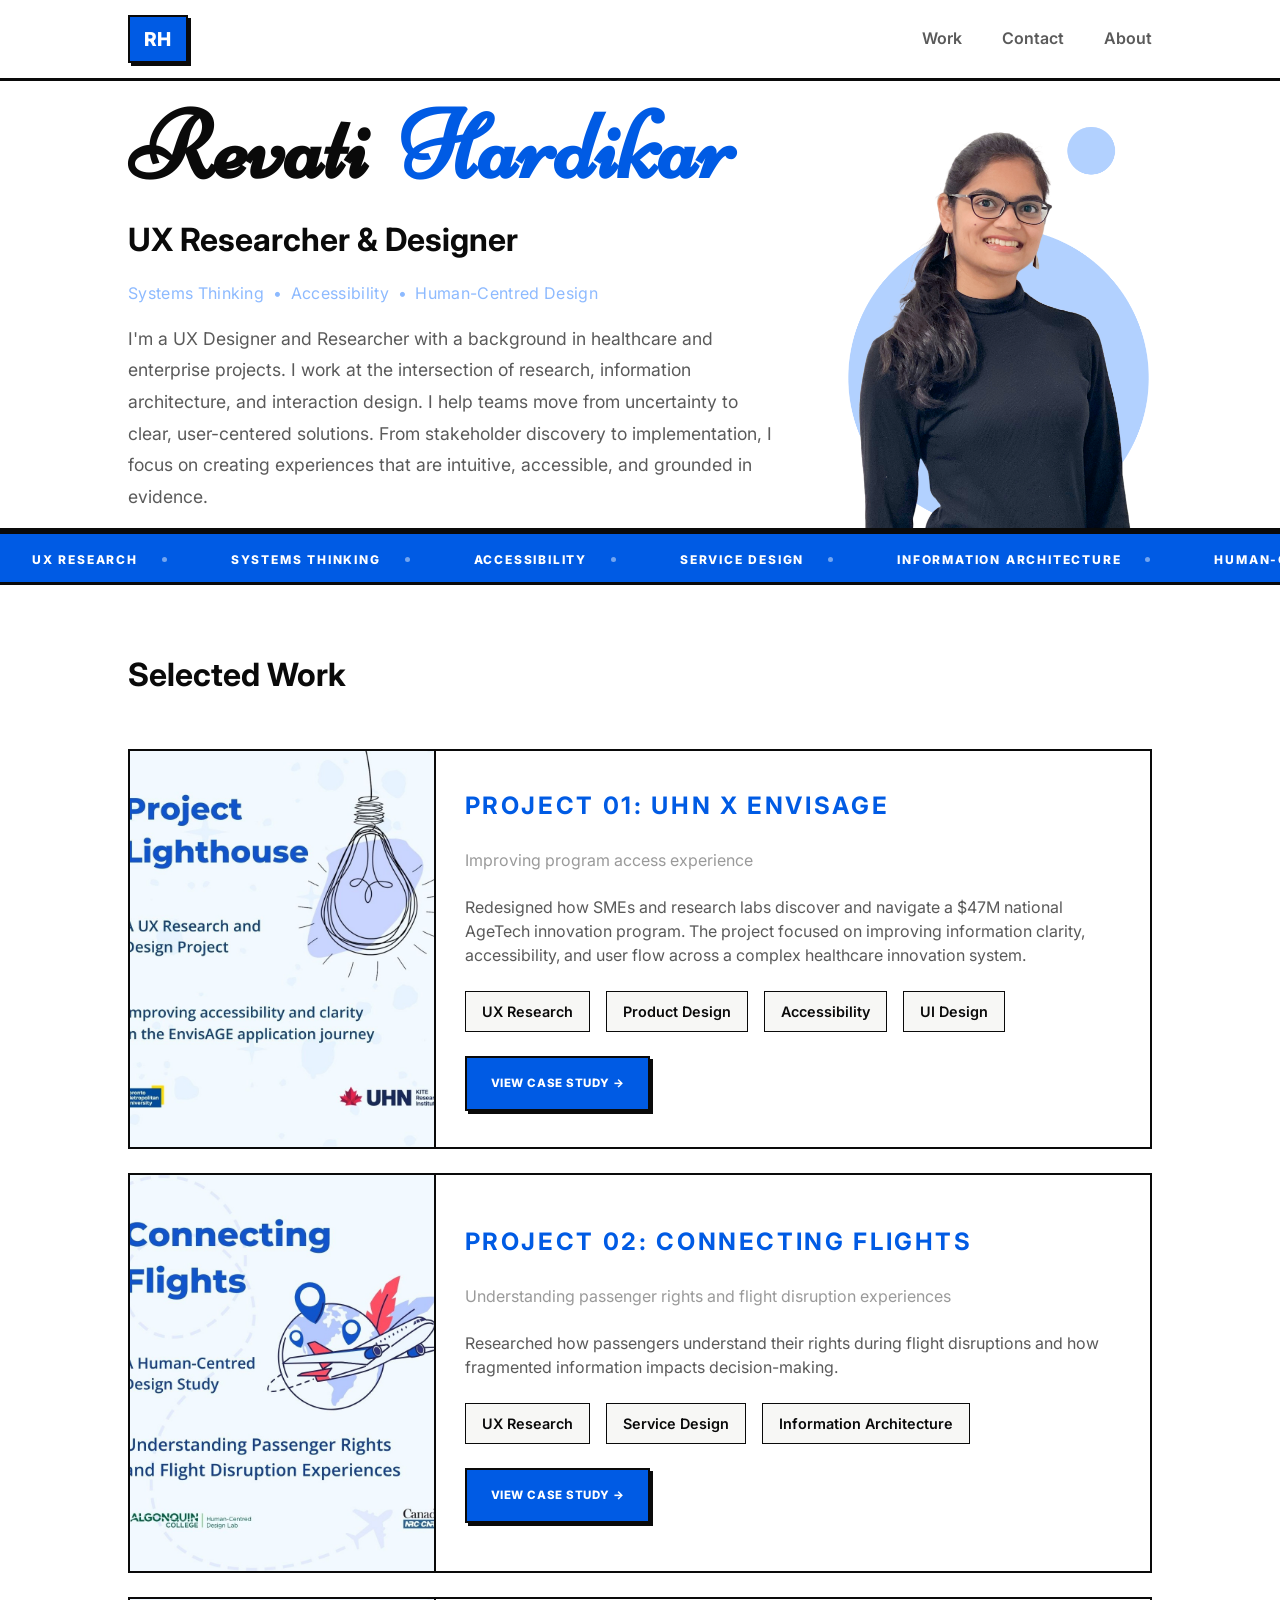
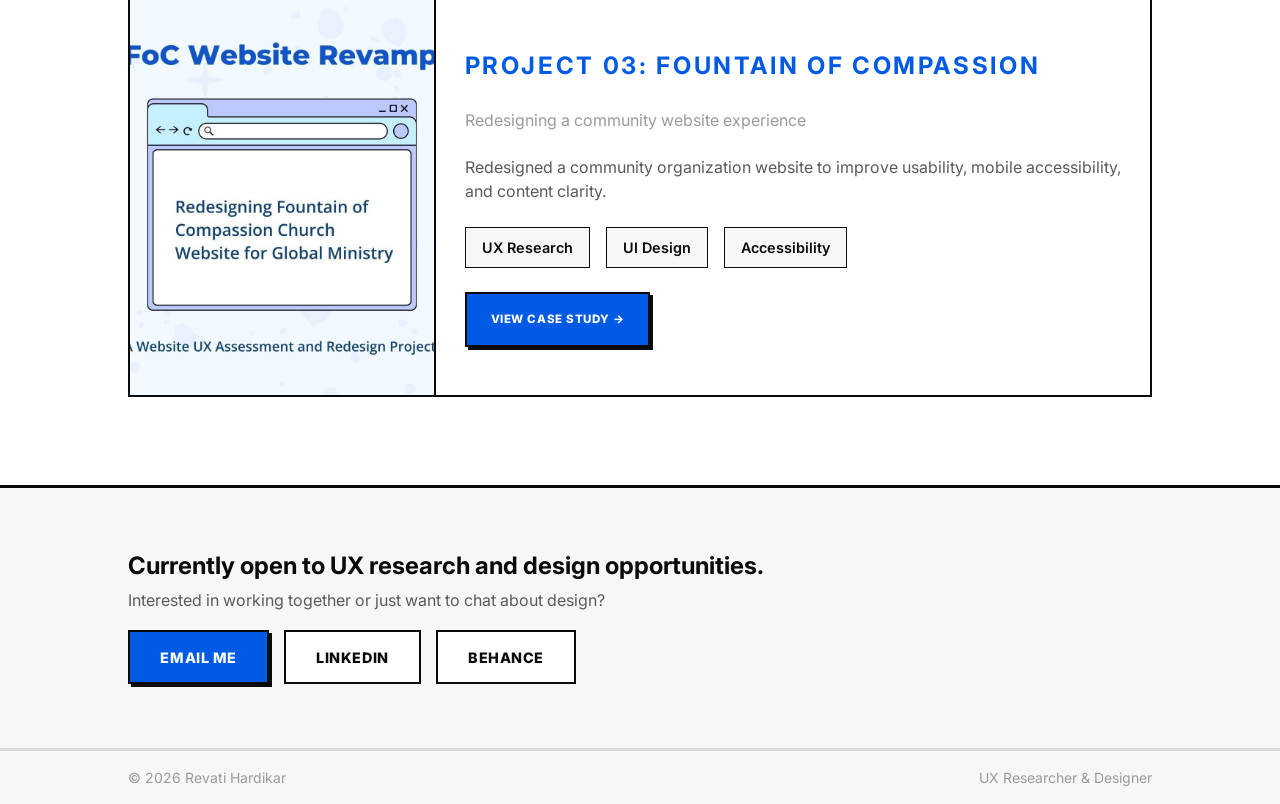
==== commit b11a8e1d: "Update index.html" ====
--- a/index.html
+++ b/index.html
@@ -66,7 +66,7 @@
       </div>
       <div class="project-info">
         <p class="project-num">Project 01: UHN x EnvisAGE</p>
-        <p class="project-subtitle">Improving Program Access Experience</p>
+        <p class="project-subtitle">Improving program access experience</p>
         <p class="project-desc">Redesigned how SMEs and research labs discover and navigate a $47M national AgeTech innovation program. The project focused on improving information clarity, accessibility, and user flow across a complex healthcare innovation system.</p>
         <div class="project-tags">
           <span class="tag">UX Research</span>
@@ -101,7 +101,7 @@
         </div>
         <div class="project-info">
           <p class="project-num">Project 03: Fountain of Compassion</p>
-          <p class="project-subtitle">Redesigning a Community Website Experience</p>
+          <p class="project-subtitle">Redesigning a community website experience</p>
           <p class="project-desc">Redesigned a community organization website to improve usability, mobile accessibility, and content clarity.</p>
           <div class="project-tags">
             <span class="tag">UX Research</span>
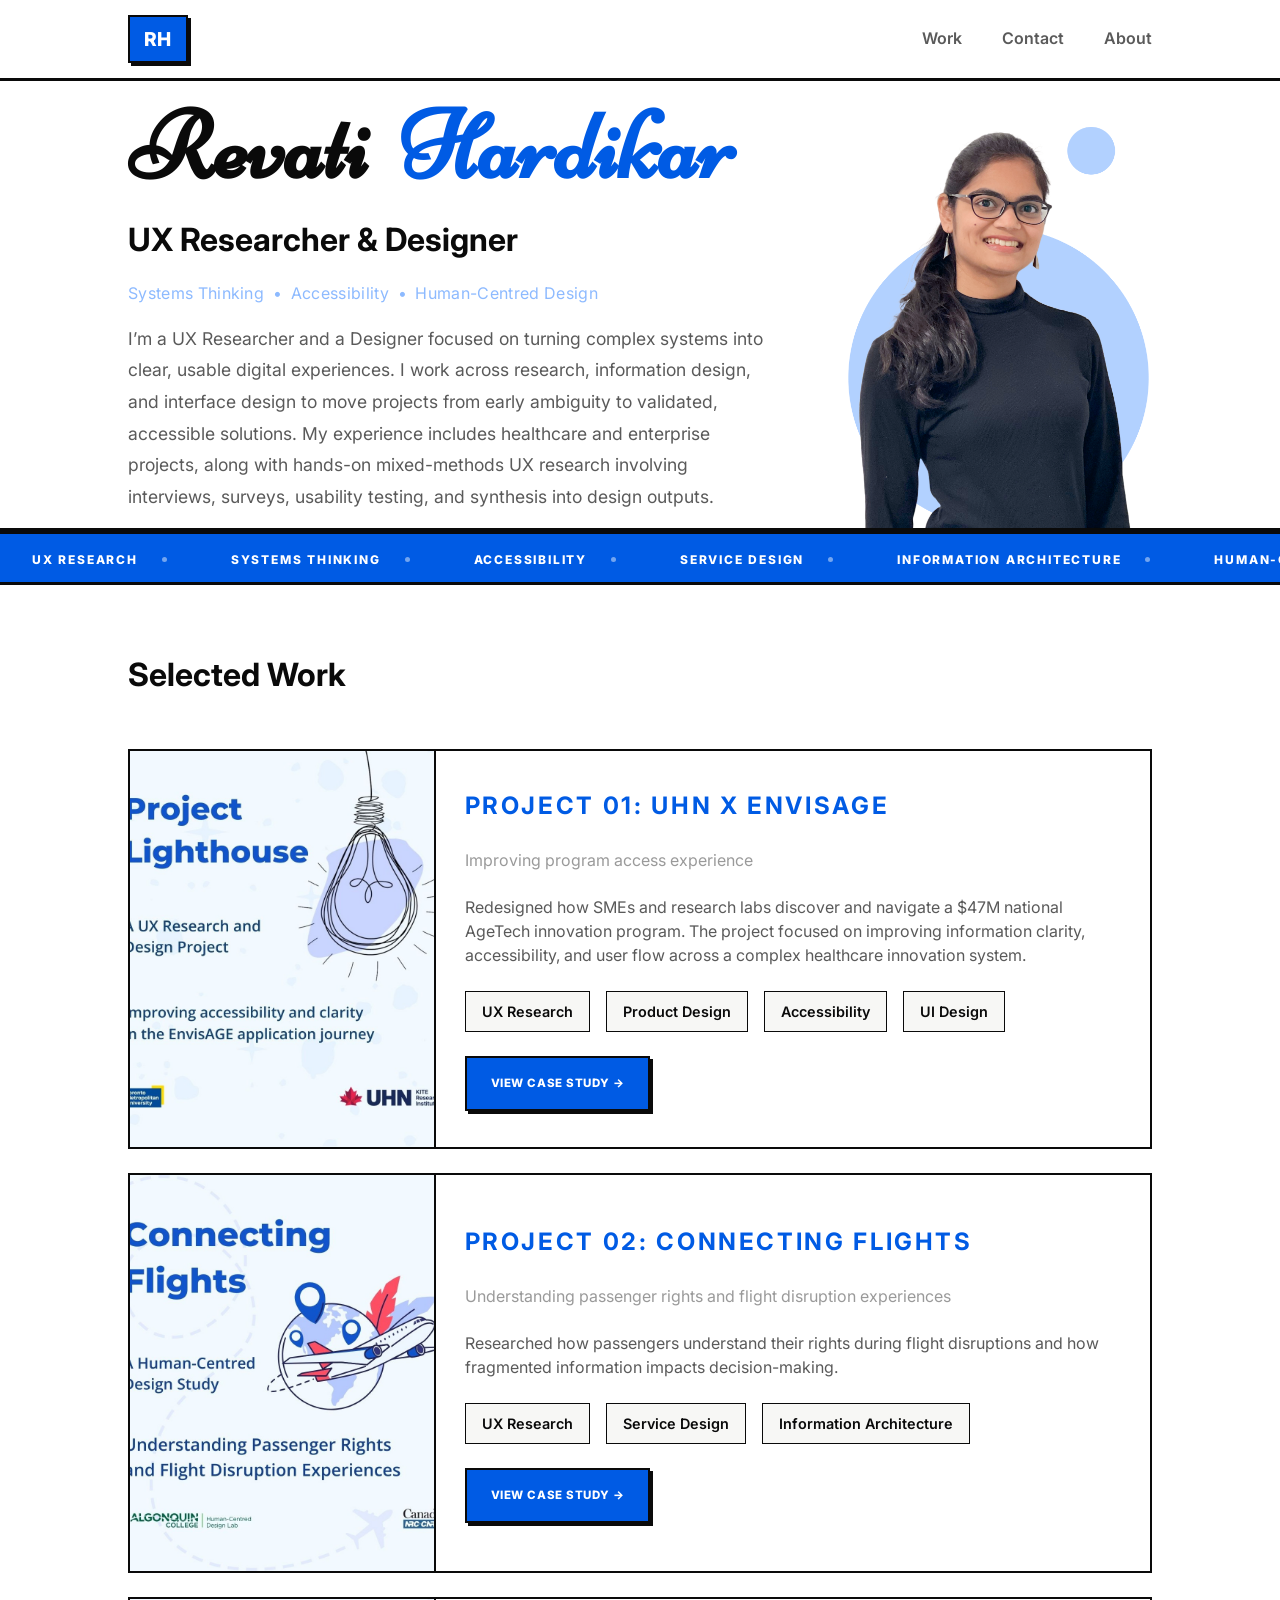
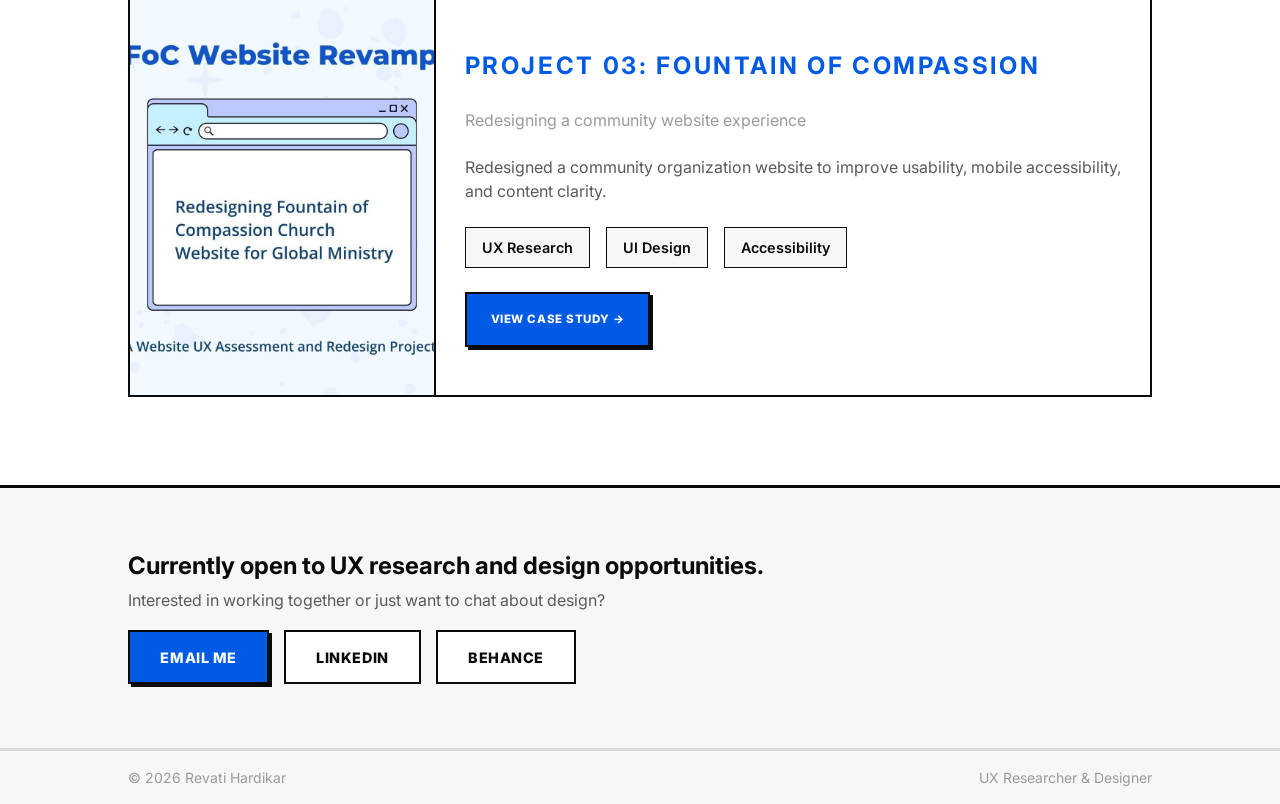
==== commit 91719378: "Update index.html" ====
--- a/index.html
+++ b/index.html
@@ -27,7 +27,7 @@
         <h1 class="hero-name">Revati &nbsp;<em>Hardikar</em></h1>
         <p class="hero-role">UX Researcher &amp; Designer</p>
         <p class="hero-specialisms">Systems Thinking &nbsp;&bull;&nbsp; Accessibility &nbsp;&bull;&nbsp; Human-Centred Design</p>
-        <p class="hero-desc">I'm a UX Designer and Researcher with a background in healthcare and enterprise projects. I work at the intersection of research, information architecture, and interaction design. I help teams move from uncertainty to clear, user-centered solutions. From stakeholder discovery to implementation, I focus on creating experiences that are intuitive, accessible, and grounded in evidence.</p>
+        <p class="hero-desc">I’m a UX Researcher and a Designer focused on turning complex systems into clear, usable digital experiences. I work across research, information design, and interface design to move projects from early ambiguity to validated, accessible solutions. My experience includes healthcare and enterprise projects, along with hands-on mixed-methods UX research involving interviews, surveys, usability testing, and synthesis into design outputs.</p>
       </div>
       <div class="hero-right">
         <img src="images/bgimg-clr.png" alt="Revati Hardikar">
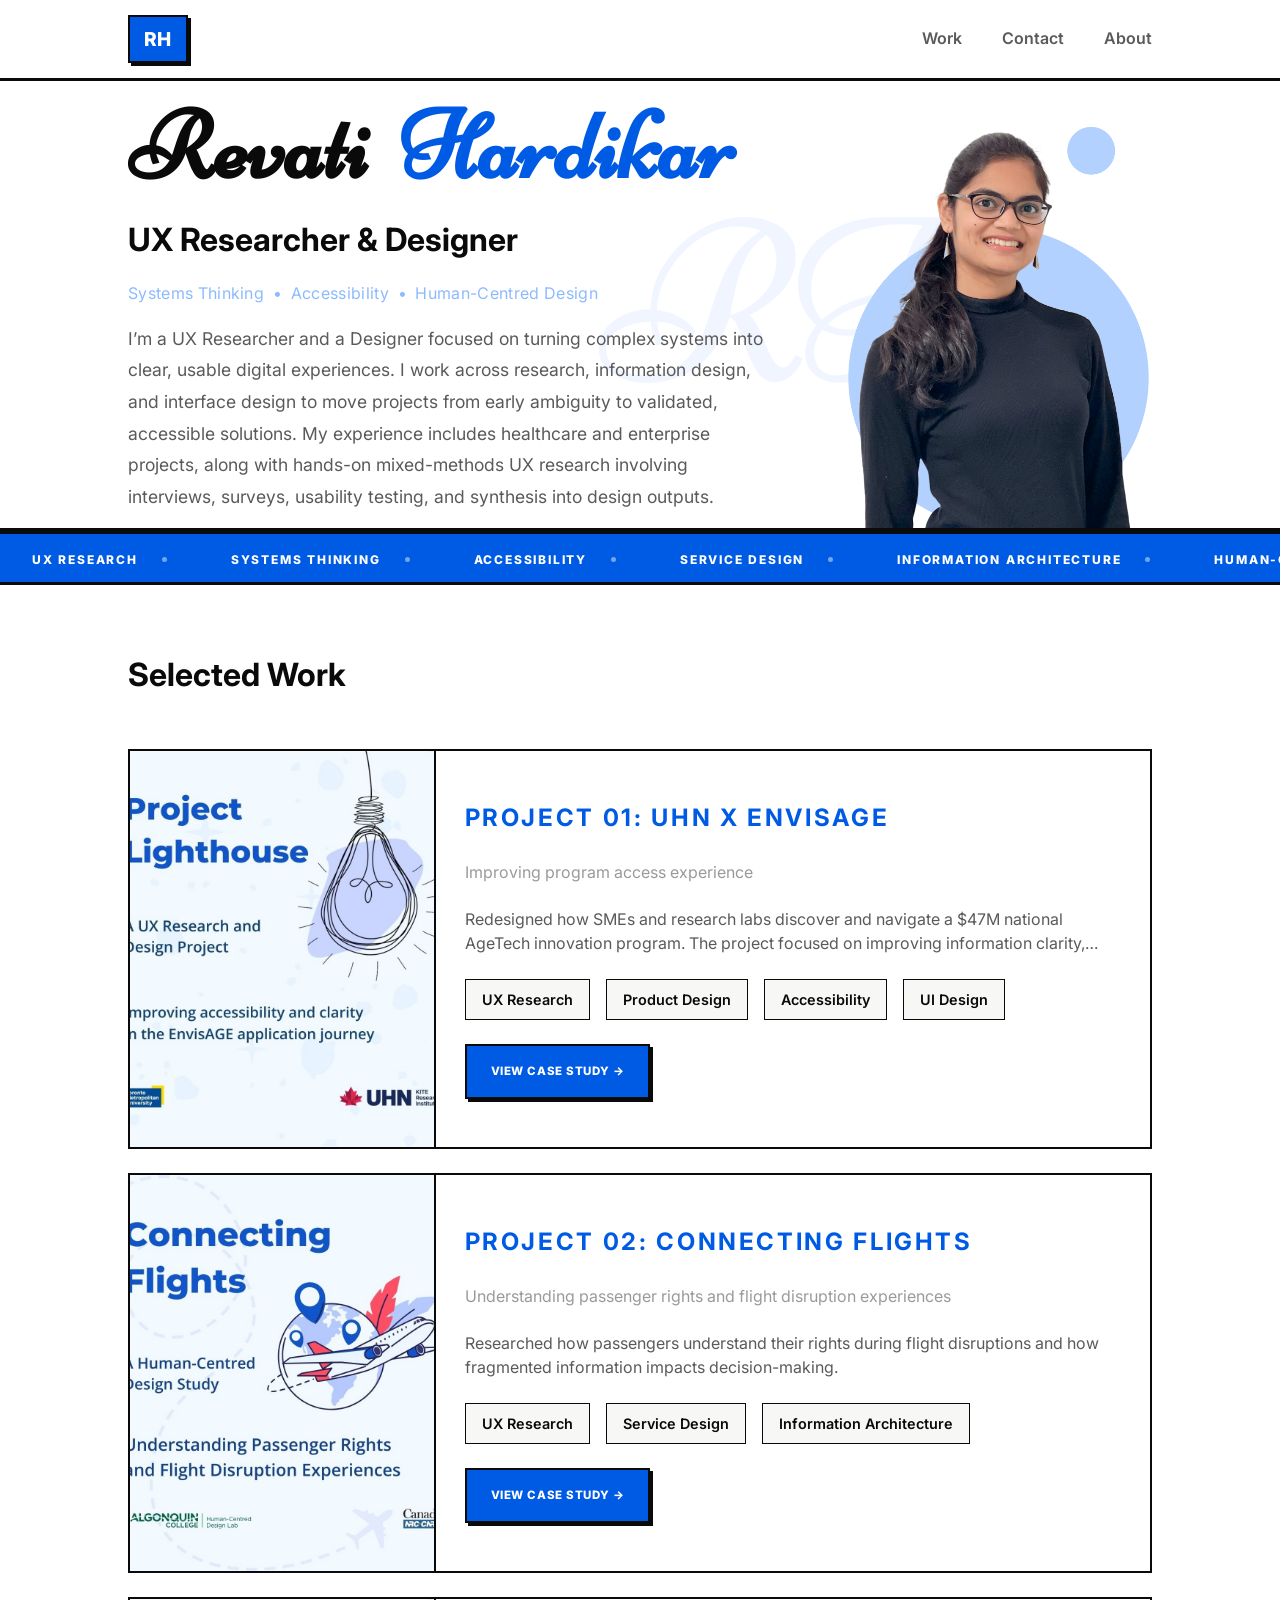
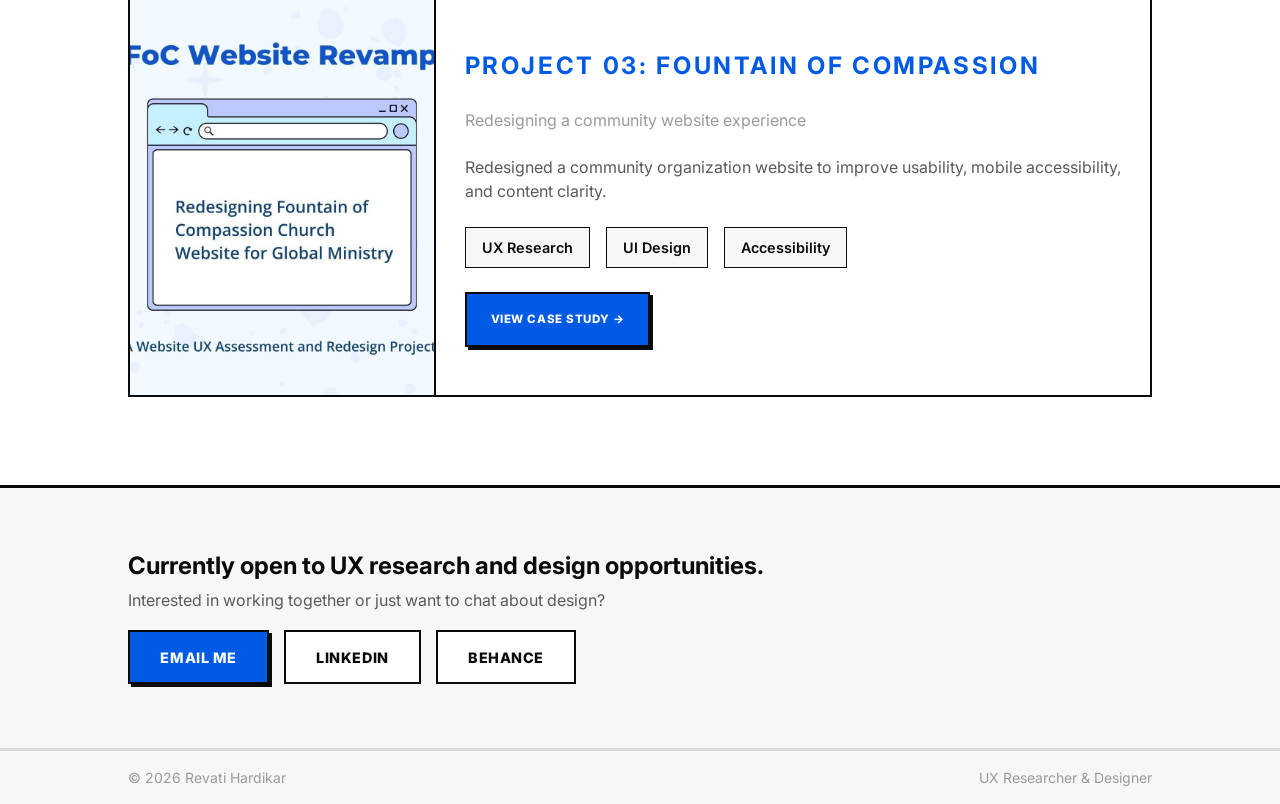
==== commit df4dd55d: "cleanup files for homepage" ====
--- a/index.html
+++ b/index.html
@@ -111,7 +111,6 @@
           <span class="project-cta">View Case Study →</span>
         </div>
       </a>
-    </div>
   </section>
 
   <!-- CONTACT -->
--- a/style.css
+++ b/style.css
@@ -71,7 +71,7 @@
 
 /* HERO */
 .hero-section {
-  padding: 0% 10% 0% 10%;
+  padding: 0 10%;
   display: grid;
   grid-template-columns: 70% 30%;
   border-bottom: 3px solid #0A0A0A;
@@ -79,7 +79,7 @@
   min-height: 50vh;
 }
 
-.hero::before {
+.hero-section::before {
   content: 'RH';
   position: absolute;
   right: 24%;
@@ -96,7 +96,7 @@
 
 .hero-left {
   display: flex;
-  padding: 0% 10% 0% 0%;
+  padding: 0 10% 0 0;
   flex-direction: column;
   justify-content: center;
   gap: 1rem;
@@ -108,7 +108,6 @@
   font-family: 'Niconne', cursive;
   font-size: 6rem;
   line-height: 1.05;
-
 }
 
 .hero-name em {
@@ -199,106 +198,38 @@
   }
 }
 
-/* DIVIDER */
-.neo-divider {
-  display: flex;
-  align-items: center;
-  gap: 1.5rem;
-  padding: 1% 10%;
-  border-bottom: 3px solid #0A0A0A;
-  background: #F7F7F5;
-}
-
-.neo-divider-label {
-  font-size: 0.72rem;
-  font-weight: 800;
-  letter-spacing: 0.2em;
-  text-transform: uppercase;
-  white-space: nowrap;
-}
-
-.neo-divider-line {
-  flex: 1;
-  height: 2px;
-  background: #005BE4;
-}
-
-.neo-divider-accent {
-  width: 10px;
-  height: 10px;
-  background: #005BE4;
-  border: 2px solid #0A0A0A;
-  flex-shrink: 0;
-}
-
 /* WORK */
 .work {
   padding: 5% 10%;
 }
 
-.section-eyebrow {
-  font-size: 0.78rem;
-  font-weight: 700;
-  letter-spacing: 0.18em;
-  text-transform: uppercase;
-  color: #005BE4;
-  margin-bottom: 0.5rem;
-  display: flex;
-  align-items: center;
-  gap: 0.6rem;
-}
-
-.section-eyebrow::before {
-  content: '';
-  width: 1.5rem;
-  height: 2px;
-  background: #005BE4;
-}
-
 .section-title {
   font-size: 2rem;
   margin-bottom: 3rem;
 }
 
-/* PROJECT CARDS — fixed at 300px tall, max */
-.project-featured,
-.project-card {
+/* PROJECT CARDS */
+.project-featured {
+  display: grid;
+  grid-template-columns: 30% 70%;
+  height: 400px;
+  margin-bottom: 1.5rem;
   border: 2.5px solid #0A0A0A;
   text-decoration: none;
   color: inherit;
   background: #FFFFFF;
   transition: transform 0.18s ease, box-shadow 0.18s ease;
-  height: 400px;
-}
-
-.project-featured {
-  display: grid;
-  grid-template-columns: 30% 70%;
-  margin-bottom: 1.5rem;
-}
-
-.project-card {
-  display: flex;
-  flex-direction: column;
-}
-
-.project-featured:hover,
-.project-card:hover {
+}
+
+.project-featured:hover {
   transform: translate(-5px, -5px);
   box-shadow: 7px 7px 0 #0A0A0A;
 }
 
-.project-featured .project-img {
+.project-img {
   overflow: hidden;
   height: 100%;
   border-right: 2.5px solid #0A0A0A;
-}
-
-.project-card .project-img {
-  overflow: hidden;
-  height: 35%;
-  flex-shrink: 0;
-  border-bottom: 2.5px solid #0A0A0A;
 }
 
 .project-img img {
@@ -309,14 +240,8 @@
   transition: transform 0.55s ease;
 }
 
-.project-featured:hover .project-img img,
-.project-card:hover .project-img img {
+.project-featured:hover .project-img img {
   transform: scale(1.04);
-}
-
-.project-card .project-info {
-  flex: 1;
-  min-height: 0;
 }
 
 .project-info {
@@ -336,16 +261,6 @@
   color: #005BE4;
 }
 
-.project-title {
-  font-size: 1.2rem;
-  font-weight: 700;
-  line-height: 1.2;
-}
-
-.project-featured .project-title {
-  font-size: 1.4rem;
-}
-
 .project-subtitle {
   font-size: 1rem;
   color: #9A9A9A;
@@ -357,6 +272,8 @@
   color: #5A5A5A;
   line-height: 1.5;
   display: -webkit-box;
+  -webkit-line-clamp: 2;
+  line-clamp: 2;
   -webkit-box-orient: vertical;
   overflow: hidden;
 }
@@ -391,12 +308,6 @@
   align-self: flex-start;
 }
 
-.projects-grid {
-  display: grid;
-  grid-template-columns: 1fr 1fr;
-  gap: 1.5rem;
-}
-
 /* CONTACT */
 .contact {
   padding: 5% 10%;
@@ -410,25 +321,6 @@
   justify-content: space-between;
   gap: 1rem;
   flex-wrap: wrap;
-}
-
-.contact-eyebrow {
-  font-size: 0.78rem;
-  font-weight: 700;
-  letter-spacing: 0.18em;
-  text-transform: uppercase;
-  color: #005BE4;
-  margin-bottom: 0.6rem;
-  display: flex;
-  align-items: center;
-  gap: 0.6rem;
-}
-
-.contact-eyebrow::before {
-  content: '';
-  width: 1.5rem;
-  height: 2px;
-  background: #005BE4;
 }
 
 .contact-headline {
@@ -498,18 +390,19 @@
   color: #9A9A9A;
 }
 
-/* RESPONSIVE — only layout reflow needs a breakpoint, spacing already scales via % */
+/* RESPONSIVE */
 @media (max-width: 900px) {
   .hero-section {
     grid-template-columns: 1fr;
     min-height: auto;
   }
 
-  .hero::before {
+  .hero-section::before {
     display: none;
   }
 
   .hero-left {
+    padding: 0;
     border-bottom: 3px solid #0A0A0A;
   }
 
@@ -524,24 +417,11 @@
     max-height: 420px;
   }
 
-  .project-featured .project-img {
+  .project-img {
     border-right: none;
     border-bottom: 2.5px solid #0A0A0A;
     height: 140px;
   }
-
-  .project-featured .project-info {
-    height: auto;
-  }
-
-  .projects-grid {
-    grid-template-columns: 1fr;
-  }
-
-  .contact-inner {
-    flex-direction: column;
-    align-items: flex-start;
-  }
 }
 
 @media (max-width: 600px) {
@@ -549,7 +429,7 @@
     font-size: 2.5rem;
   }
 
-  .hero-section{
+  .hero-section {
     grid-template-columns: 1fr;
   }
 
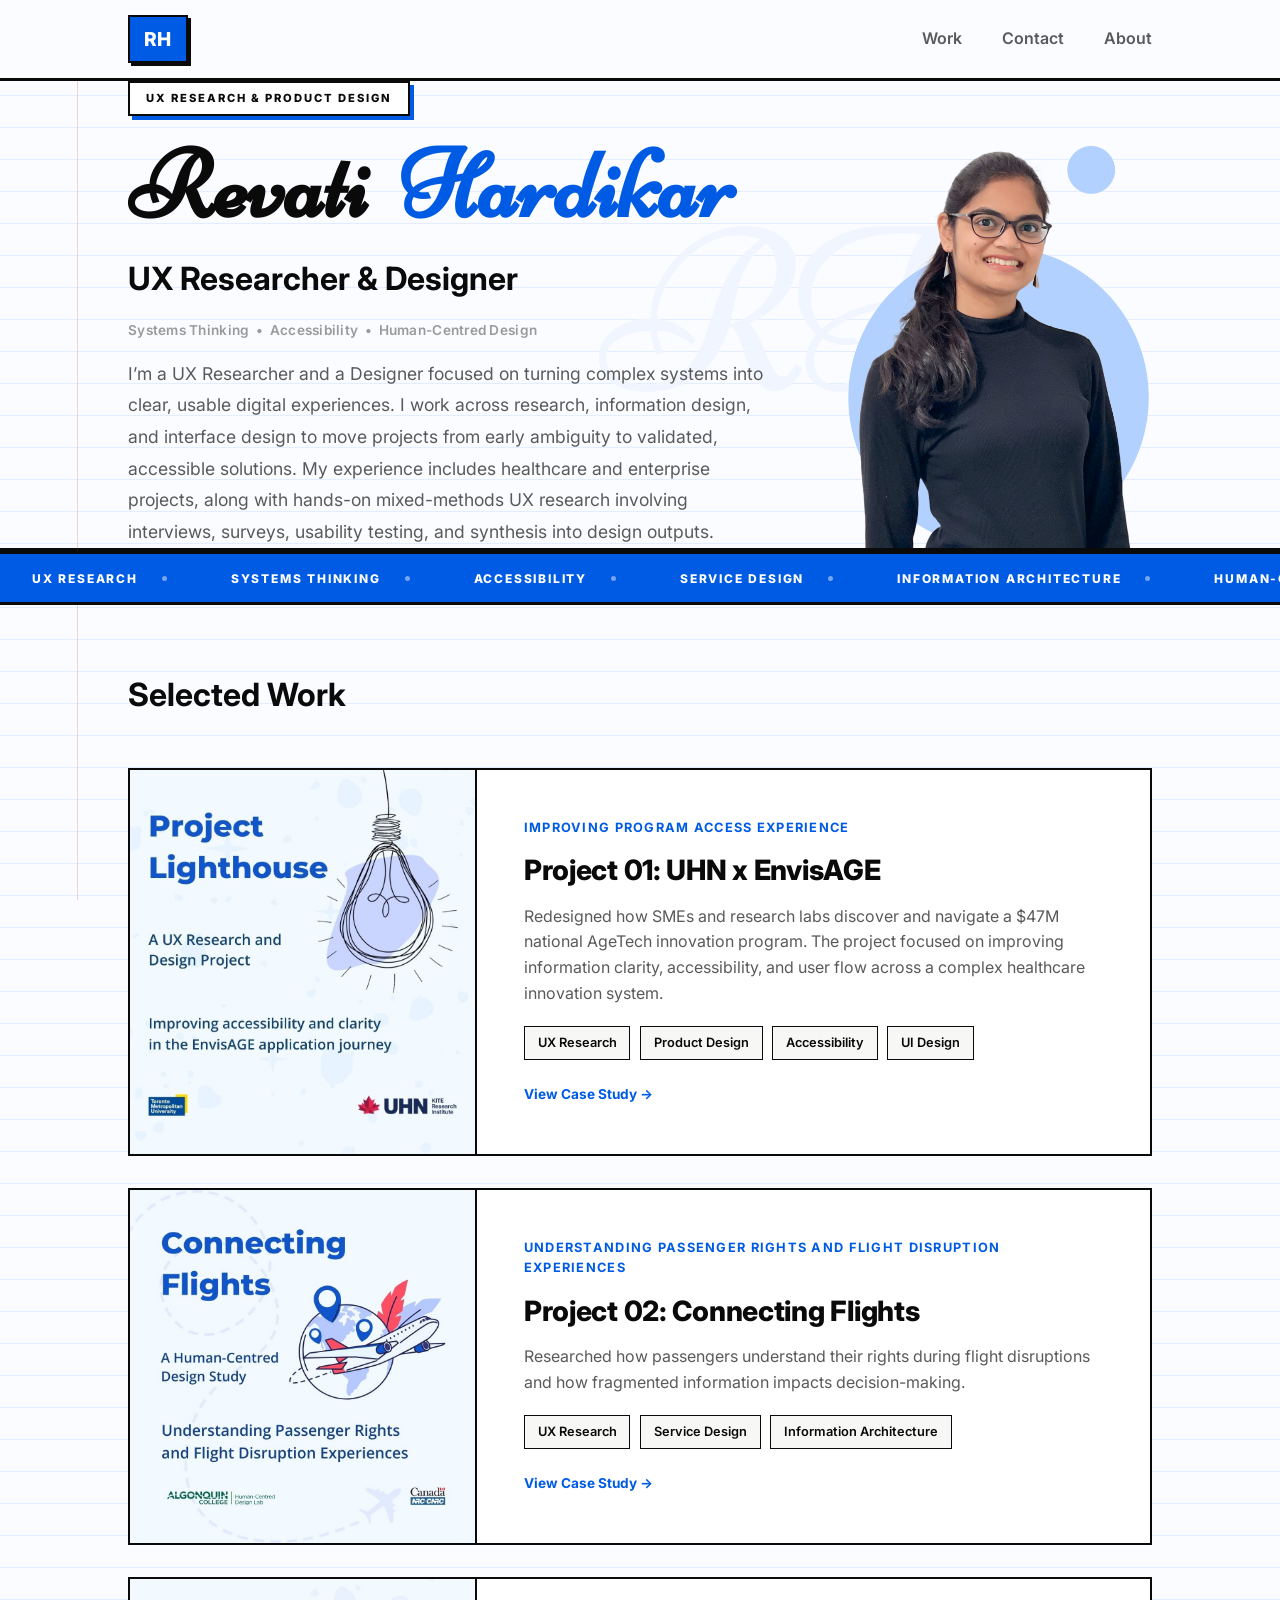
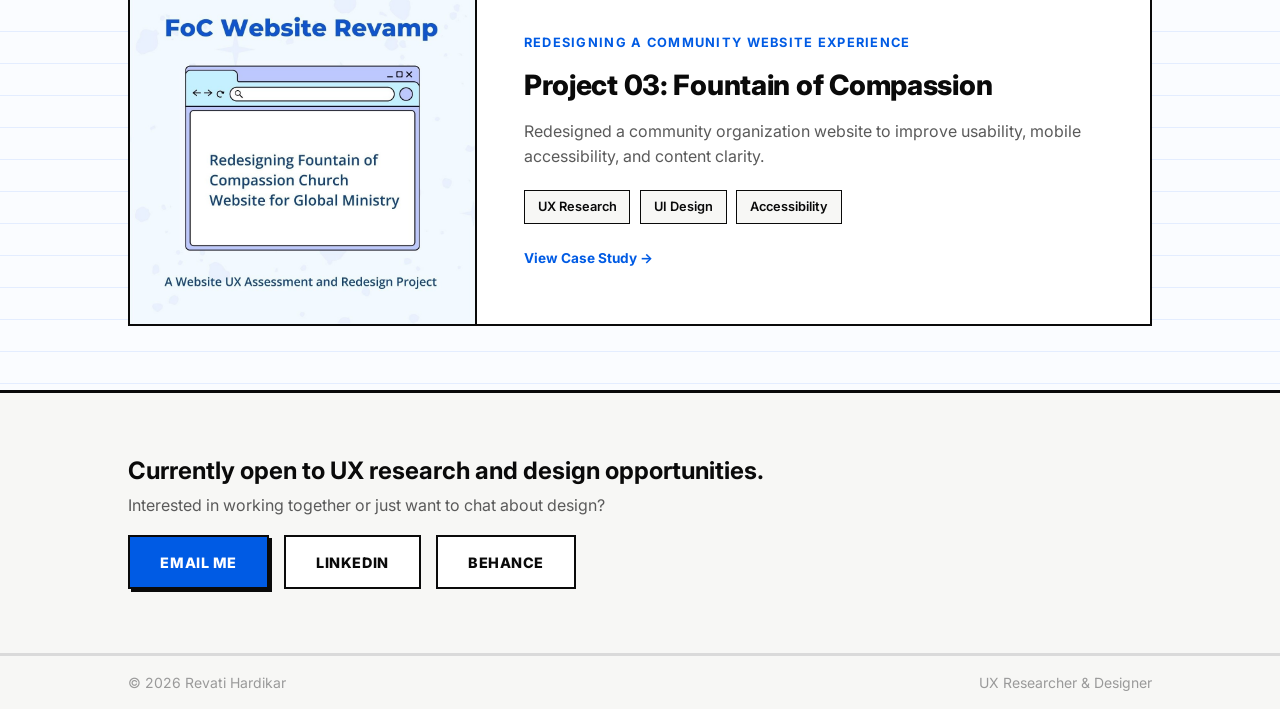
==== commit 5f9bf3bc: "redesign" ====
--- a/index.html
+++ b/index.html
@@ -24,6 +24,7 @@
   <!-- HERO -->
   <div class="hero-section">
       <div class="hero-left">
+        <span class="case-badge">UX Research &amp; Product Design</span>
         <h1 class="hero-name">Revati &nbsp;<em>Hardikar</em></h1>
         <p class="hero-role">UX Researcher &amp; Designer</p>
         <p class="hero-specialisms">Systems Thinking &nbsp;&bull;&nbsp; Accessibility &nbsp;&bull;&nbsp; Human-Centred Design</p>
@@ -58,9 +59,10 @@
 
   <!-- WORK -->
   <section id="work" class="work">
-    <h2 class="section-title">Selected Work</h2>
+    <h2 class="section-title reveal">Selected Work</h2>
 
-    <a href="lighthouse.html" class="project-featured">
+    <div class="project-grid">
+    <a href="lighthouse.html" class="project-featured reveal">
       <div class="project-img">
         <img src="images/UHNxEnvisAGE.jpg" alt="UHN x EnvisAGE Project">
       </div>
@@ -78,7 +80,7 @@
       </div>
     </a>
 
-      <a href="connectingflights.html" class="project-featured">
+      <a href="connectingflights.html" class="project-featured reveal reveal-delay-1">
         <div class="project-img">
           <img src="images/ConnectingFlights.jpg" alt="Connecting Flights case study">
         </div>
@@ -95,7 +97,7 @@
         </div>
       </a>
 
-      <a href="focrevamp.html" class="project-featured">
+      <a href="focrevamp.html" class="project-featured reveal reveal-delay-2">
         <div class="project-img">
           <img src="images/FoC.jpg" alt="Fountain of Compassion case study">
         </div>
@@ -111,11 +113,12 @@
           <span class="project-cta">View Case Study →</span>
         </div>
       </a>
+    </div>
   </section>
 
   <!-- CONTACT -->
   <section id="contact" class="contact">
-    <div class="contact-inner">
+    <div class="contact-inner reveal">
       <div>
         <h2 class="contact-headline">Currently open to UX research and design opportunities.</h2>
         <p class="contact-sub">Interested in working together or just want to chat about design?</p>
@@ -142,6 +145,11 @@
         if (el) el.scrollIntoView({ behavior: 'smooth', block: 'start' });
       });
     });
+
+    const revealObserver = new IntersectionObserver((entries) => {
+      entries.forEach(e => { if (e.isIntersecting) e.target.classList.add('visible'); });
+    }, { threshold: 0.08, rootMargin: '0px 0px -40px 0px' });
+    document.querySelectorAll('.reveal').forEach(el => revealObserver.observe(el));
   </script>
 </body>
 </html>
--- a/style.css
+++ b/style.css
@@ -14,10 +14,24 @@
 
 body {
   font-family: 'Inter', sans-serif;
-  background: #FFFFFF;
+  background-color: #FAFCFF;
+  background-image: repeating-linear-gradient(transparent, transparent 31px, rgba(180, 205, 255, 0.32) 31px, rgba(180, 205, 255, 0.32) 32px);
   color: #0A0A0A;
   line-height: 1.6;
   -webkit-font-smoothing: antialiased;
+  position: relative;
+}
+
+body::before {
+  content: '';
+  position: fixed;
+  left: 6%;
+  top: 0;
+  bottom: 0;
+  width: 1.5px;
+  background: rgba(210, 60, 50, 0.22);
+  pointer-events: none;
+  z-index: 1;
 }
 
 /* NAV */
@@ -31,7 +45,7 @@
   align-items: center;
   justify-content: space-between;
   padding: 1.2% 10%;
-  background: #FFFFFF;
+  background: #FAFCFF;
   border-bottom: 3px solid #0A0A0A;
 }
 
@@ -104,6 +118,20 @@
   z-index: 1;
 }
 
+.case-badge {
+  padding: 0.4rem 1rem;
+  background: #FFFFFF;
+  border: 2.5px solid #0A0A0A;
+  box-shadow: 4px 4px 0 #005BE4;
+  font-size: 0.7rem;
+  font-weight: 800;
+  letter-spacing: 0.18em;
+  text-transform: uppercase;
+  display: block;
+  width: fit-content;
+  margin-bottom: 0.25rem;
+}
+
 .hero-name {
   font-family: 'Niconne', cursive;
   font-size: 6rem;
@@ -121,8 +149,9 @@
 }
 
 .hero-specialisms {
-  font-size: 1rem;
-  color: #8dbaff;
+  font-size: 0.85rem;
+  font-weight: 600;
+  color: #9A9A9A;
   letter-spacing: 0.02em;
 }
 
@@ -151,6 +180,8 @@
 
 /* MARQUEE */
 .marquee-strip {
+  position: relative;
+  z-index: 2;
   border-top: 3px solid #0A0A0A;
   border-bottom: 3px solid #0A0A0A;
   background: #005BE4;
@@ -209,27 +240,34 @@
 }
 
 /* PROJECT CARDS */
+.project-grid {
+  display: flex;
+  flex-direction: column;
+  gap: 2rem;
+}
+
 .project-featured {
   display: grid;
-  grid-template-columns: 30% 70%;
-  height: 400px;
-  margin-bottom: 1.5rem;
-  border: 2.5px solid #0A0A0A;
+  grid-template-columns: 34% 66%;
+  min-height: 320px;
+  border: 2px solid #0A0A0A;
   text-decoration: none;
   color: inherit;
   background: #FFFFFF;
-  transition: transform 0.18s ease, box-shadow 0.18s ease;
+  overflow: hidden;
+  transition: transform 0.2s ease, box-shadow 0.2s ease;
 }
 
 .project-featured:hover {
-  transform: translate(-5px, -5px);
-  box-shadow: 7px 7px 0 #0A0A0A;
+  transform: translate(-4px, -4px);
+  box-shadow: 6px 6px 0 #0A0A0A;
 }
 
 .project-img {
+  width: 100%;
+  height: 100%;
   overflow: hidden;
-  height: 100%;
-  border-right: 2.5px solid #0A0A0A;
+  border-right: 2px solid #0A0A0A;
 }
 
 .project-img img {
@@ -237,7 +275,7 @@
   height: 100%;
   object-fit: cover;
   display: block;
-  transition: transform 0.55s ease;
+  transition: transform 0.5s ease;
 }
 
 .project-featured:hover .project-img img {
@@ -245,67 +283,85 @@
 }
 
 .project-info {
-  padding: 4%;
+  padding: 3rem 3rem 3rem 2.75rem;
   display: flex;
   flex-direction: column;
   justify-content: center;
-  gap: 1.5rem;
-  overflow: hidden;
-}
-
-.project-num {
-  font-size: 1.5rem;
+  gap: 1rem;
+  border-left: 3px solid transparent;
+  transition: border-color 0.2s ease;
+}
+
+.project-featured:hover .project-info {
+  border-left-color: #005BE4;
+}
+
+.project-subtitle {
+  order: -1;
+  font-size: 0.8rem;
   font-weight: 700;
-  letter-spacing: 0.11em;
+  letter-spacing: 0.1em;
   text-transform: uppercase;
   color: #005BE4;
 }
 
-.project-subtitle {
-  font-size: 1rem;
-  color: #9A9A9A;
-  line-height: 1.4;
+.project-num {
+  font-size: 1.75rem;
+  font-weight: 800;
+  letter-spacing: -0.01em;
+  line-height: 1.2;
+  color: #0A0A0A;
 }
 
 .project-desc {
   font-size: 1rem;
   color: #5A5A5A;
-  line-height: 1.5;
-  display: -webkit-box;
-  -webkit-line-clamp: 2;
-  line-clamp: 2;
-  -webkit-box-orient: vertical;
-  overflow: hidden;
+  line-height: 1.6;
 }
 
 .project-tags {
   display: flex;
   flex-wrap: wrap;
-  gap: 1rem;
+  gap: 0.6rem;
+  margin-top: 0.25rem;
 }
 
 .tag {
-  padding: 0.5rem 1rem;
+  padding: 0.35rem 0.8rem;
   background: #F7F7F5;
   border: 1.5px solid #0A0A0A;
-  font-size: 0.9rem;
+  font-size: 0.8rem;
   font-weight: 600;
+  color: #0A0A0A;
 }
 
 .project-cta {
+  position: relative;
   display: inline-flex;
   align-items: center;
   gap: 0.4rem;
-  font-size: 0.72rem;
-  font-weight: 800;
-  letter-spacing: 0.05em;
-  text-transform: uppercase;
-  color: #FFFFFF;
+  font-size: 0.85rem;
+  font-weight: 700;
+  color: #005BE4;
+  margin-top: 0.5rem;
+  width: fit-content;
+}
+
+.project-cta::after {
+  content: '';
+  position: absolute;
+  left: 0;
+  bottom: -2px;
+  width: 100%;
+  height: 2px;
   background: #005BE4;
-  padding: 1rem 1.5rem;
-  border: 2px solid #0A0A0A;
-  box-shadow: 3px 3px 0 #0A0A0A;
-  align-self: flex-start;
+  transform: scaleX(0);
+  transform-origin: left;
+  transition: transform 0.25s ease;
+}
+
+.project-featured:hover .project-cta::after {
+  transform: scaleX(1);
 }
 
 /* CONTACT */
@@ -390,8 +446,32 @@
   color: #9A9A9A;
 }
 
+/* SCROLL REVEAL */
+.reveal {
+  opacity: 0;
+  transform: translateY(28px);
+  transition: opacity 0.65s ease, transform 0.65s ease;
+}
+
+.reveal.visible {
+  opacity: 1;
+  transform: translateY(0);
+}
+
+.reveal-delay-1 {
+  transition-delay: 0.1s;
+}
+
+.reveal-delay-2 {
+  transition-delay: 0.2s;
+}
+
 /* RESPONSIVE */
 @media (max-width: 900px) {
+  body::before {
+    display: none;
+  }
+
   .hero-section {
     grid-template-columns: 1fr;
     min-height: auto;
@@ -413,14 +493,13 @@
 
   .project-featured {
     grid-template-columns: 1fr;
-    height: auto;
-    max-height: 420px;
+    min-height: auto;
   }
 
   .project-img {
     border-right: none;
-    border-bottom: 2.5px solid #0A0A0A;
-    height: 140px;
+    border-bottom: 2px solid #0A0A0A;
+    height: 220px;
   }
 }
 
@@ -439,6 +518,10 @@
 
   .contact-headline {
     font-size: 1.75rem;
+  }
+
+  .project-info {
+    padding: 1.75rem;
   }
 
   footer {
